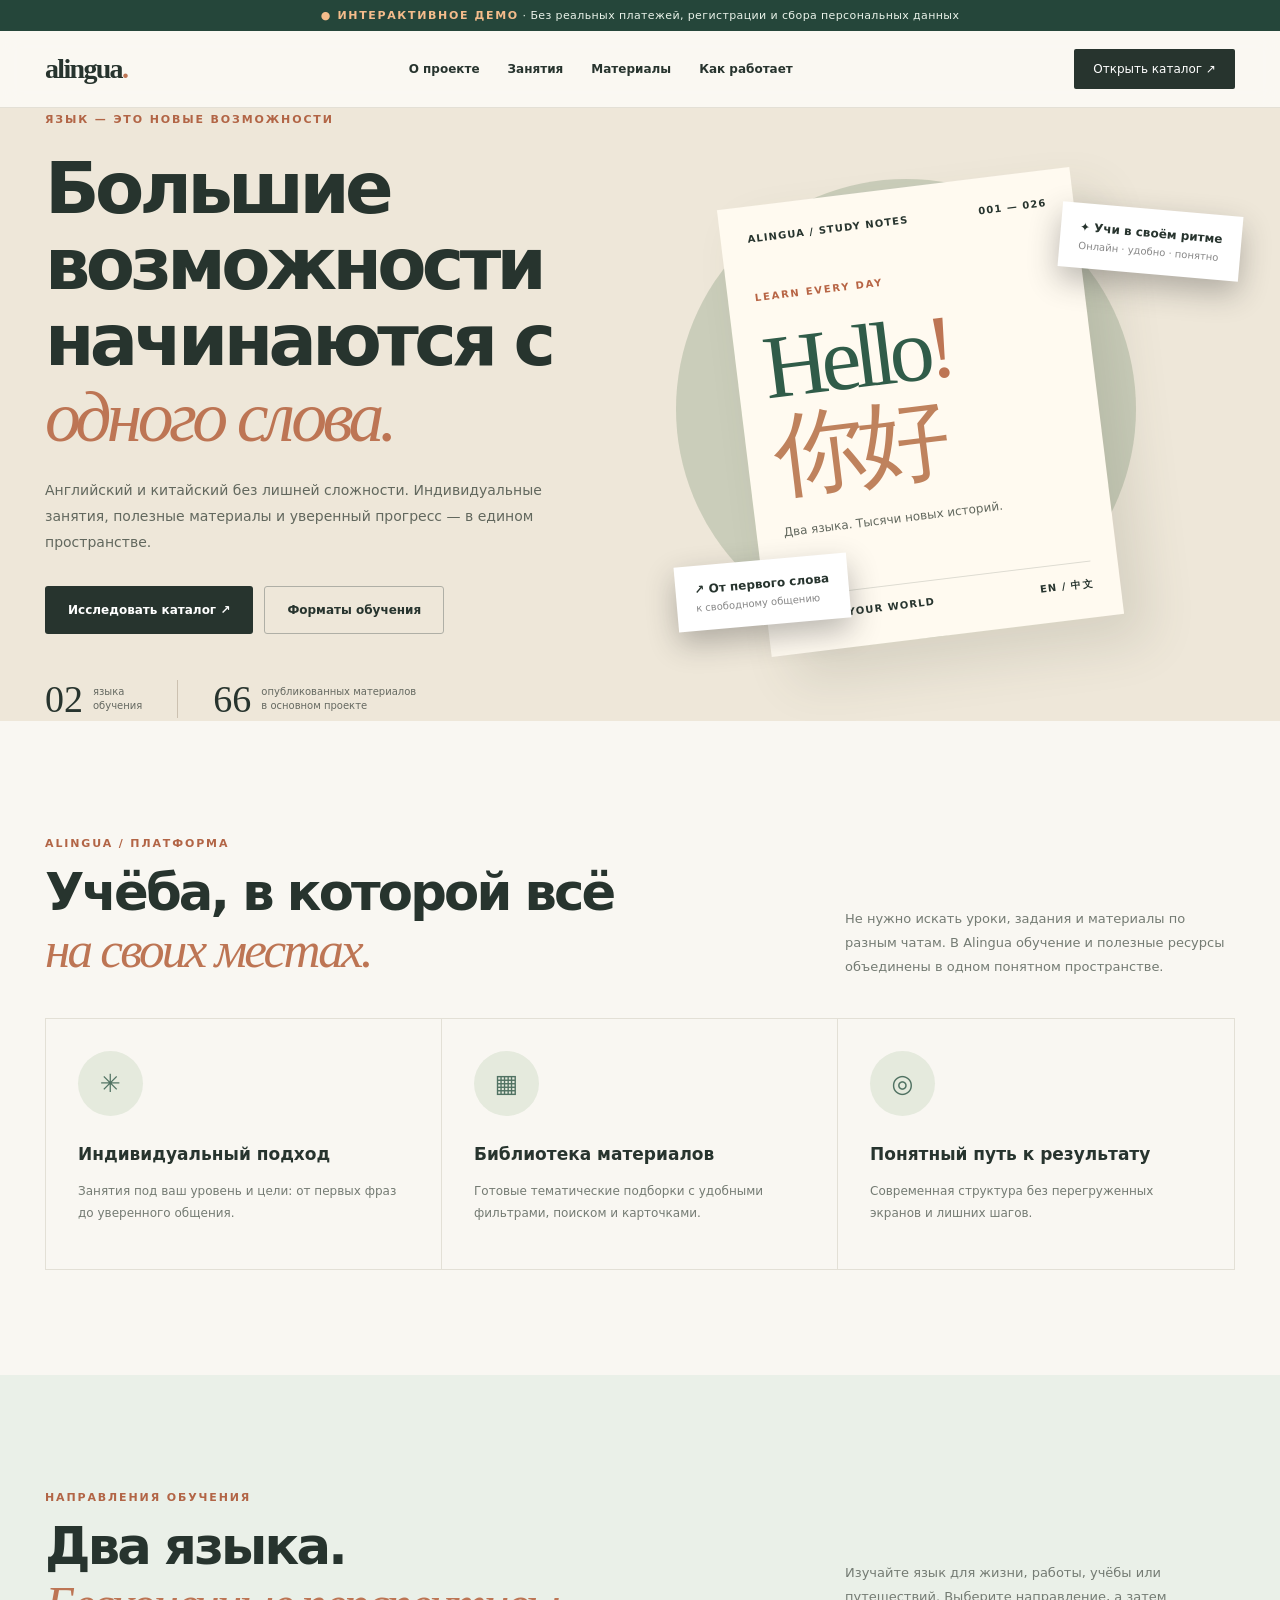
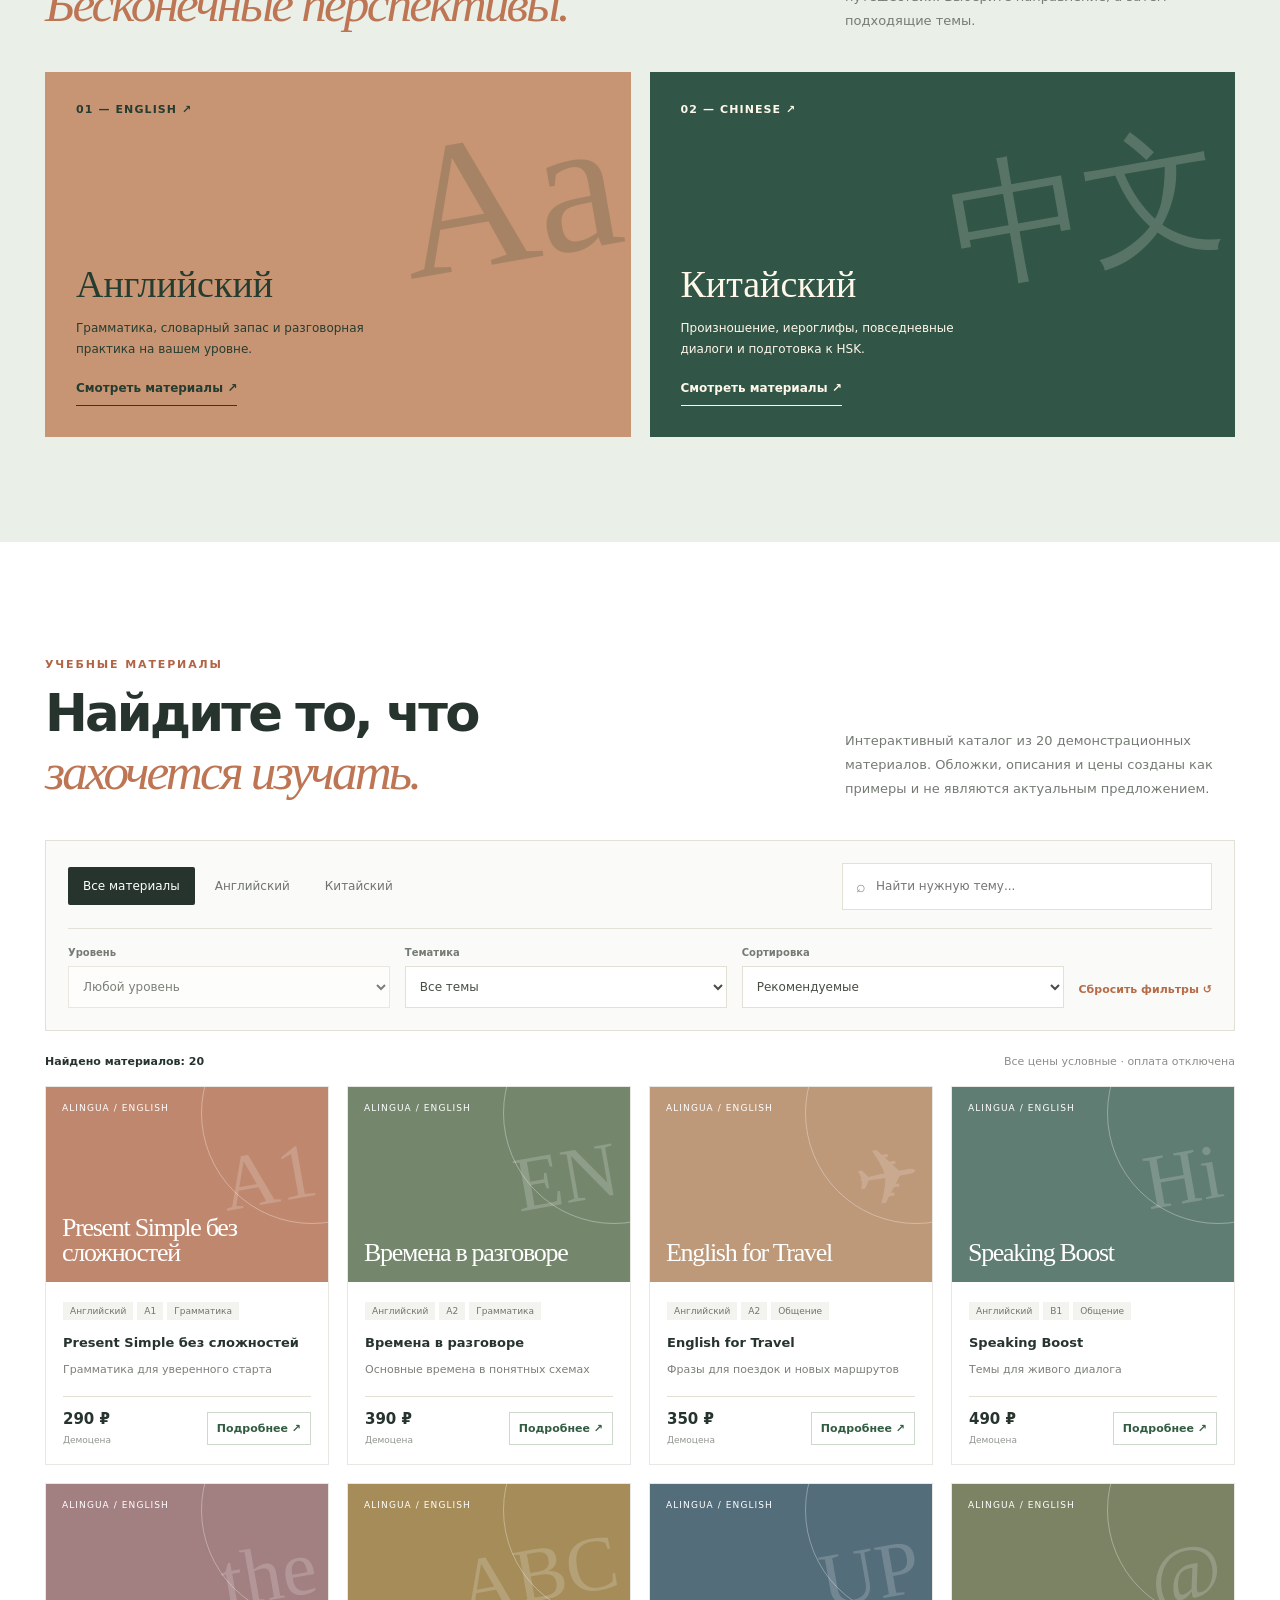
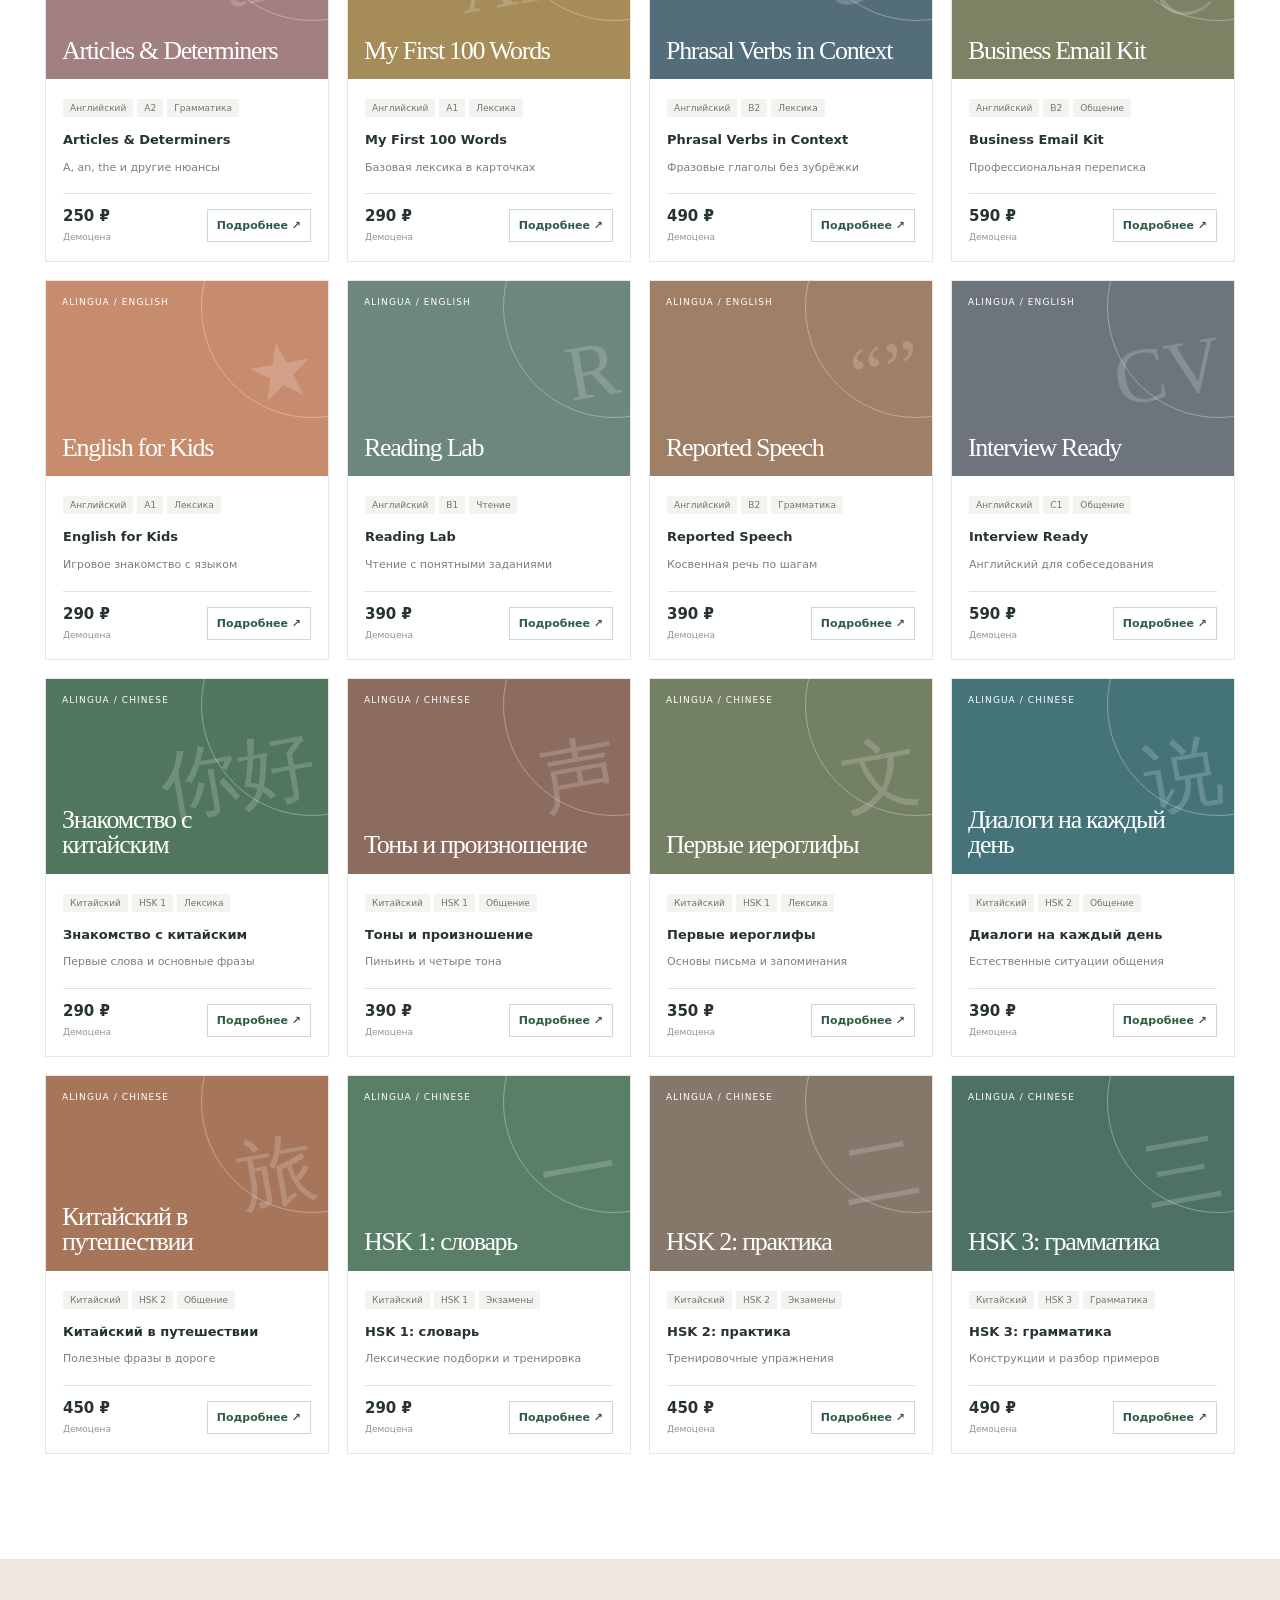
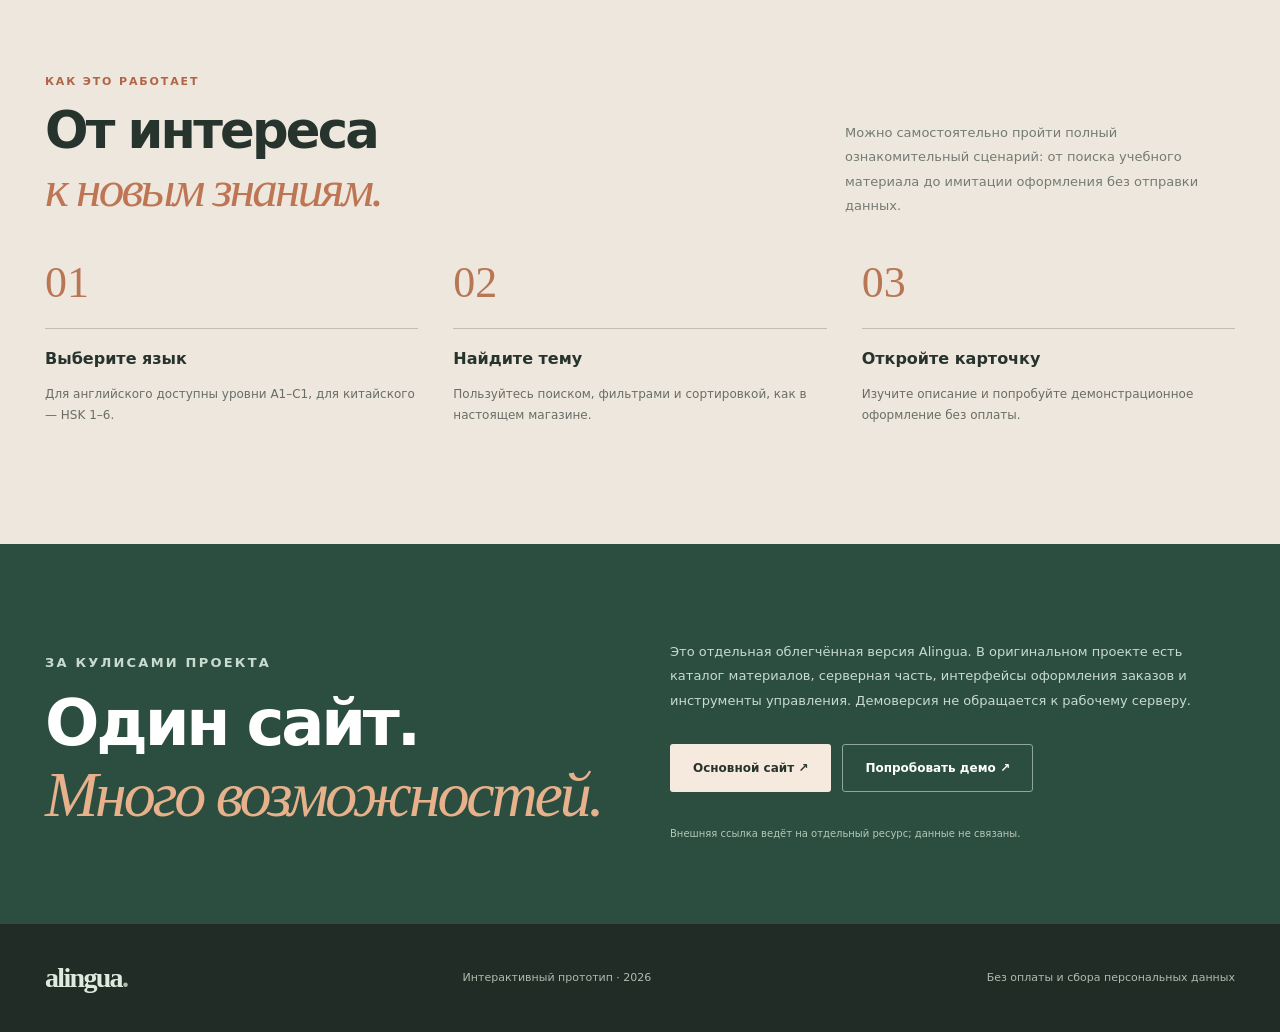
==== index.html @ d1acdb8a "feat: add responsive Alingua interactive static demo" ====
<!doctype html>
<html lang="ru"><head><meta charset="utf-8"><meta name="viewport" content="width=device-width,initial-scale=1"><meta name="theme-color" content="#f5f2ed"><meta name="description" content="Интерактивная демонстрационная версия сайта Alingua: английский и китайский, каталог материалов и демо оформления без оплаты."><title>Alingua — языки открывают больше · Демо</title>
<style>
:root{--ink:#27342e;--muted:#747b73;--paper:#f9f7f2;--orange:#bd7554;--line:#e3e0d6;--serif:Georgia,serif;--sans:system-ui,-apple-system,"Segoe UI",sans-serif}*{box-sizing:border-box}html{scroll-behavior:smooth;scroll-padding-top:95px}body{margin:0;background:var(--paper);font-family:var(--sans);color:var(--ink);-webkit-font-smoothing:antialiased}body.locked{overflow:hidden}a{color:inherit;text-decoration:none}button,input,select{font:inherit}button{cursor:pointer}button:focus-visible,a:focus-visible,input:focus-visible,select:focus-visible{outline:3px solid #e3ad83;outline-offset:3px}[hidden]{display:none!important}.container{max-width:1190px;width:calc(100% - 48px);margin:auto}.skip{position:absolute;top:-99px;left:0;background:#fff;padding:14px;z-index:100}.skip:focus{top:0}.banner{background:#25463a;color:#eaf3ea;text-align:center;font-size:11px;padding:9px 10px;letter-spacing:.035em}.banner b{color:#f4bc8b;letter-spacing:.15em}.header{position:sticky;top:0;z-index:20;border-bottom:1px solid var(--line);background:#faf8f3ed;backdrop-filter:blur(10px)}.header-inner{min-height:76px;display:flex;align-items:center;gap:35px}.logo{font-size:28px;font-family:var(--serif);font-weight:bold;letter-spacing:-.06em}.logo span{color:var(--orange)}.header nav{display:flex;gap:28px;margin:auto;font-size:12px;font-weight:650}.header nav a:hover{color:var(--orange)}.header-link{padding:13px 19px;background:var(--ink);color:#fff;font-size:12px;border-radius:2px}.menu{display:none;border:0;background:none;font-size:25px;margin-left:auto}.hero{background:#eee7d9;overflow:hidden}.hero-grid{display:grid;grid-template-columns:1fr .94fr;min-height:600px;gap:36px;align-items:center}.eyebrow,.kicker{font-size:11px;font-weight:750;letter-spacing:.17em;color:#b26546;text-transform:uppercase}.hero h1{font-size:clamp(48px,5.6vw,77px);line-height:1.06;letter-spacing:-.065em;font-weight:570;margin:23px 0}.hero h1 em,h2 em{font-family:var(--serif);font-weight:400;color:var(--orange)}.hero p{max-width:500px;font-size:14px;line-height:1.85;color:#62685e}.actions{display:flex;gap:11px;flex-wrap:wrap;margin:30px 0}.btn{display:inline-flex;align-items:center;justify-content:center;border:1px solid transparent;padding:15px 22px;min-height:48px;border-radius:3px;font-size:12px;font-weight:750;gap:15px}.primary{background:var(--ink);color:#fff}.secondary{border-color:#afafa6;color:var(--ink)}.light{background:#f5eadd;color:var(--ink)}.btn:hover{filter:brightness(1.12)}.stat{display:flex;gap:35px;align-items:center;margin-top:43px}.stat div{display:flex;gap:10px;align-items:center}.stat strong{font-family:var(--serif);font-size:38px;font-weight:400}.stat small{font-size:10px;line-height:1.4;color:#656961}.stat .bar{height:38px;width:1px;background:#ccc1b0}.hero-art{position:relative;height:550px}.hero-art:before{content:"";position:absolute;width:460px;height:460px;left:0;top:40px;border-radius:50%;background:#95a58a66}.art-card{position:absolute;top:48px;left:12%;width:355px;height:450px;background:#fffaf0;padding:27px;box-shadow:23px 28px 50px #4d544324;transform:rotate(-7deg);display:flex;flex-direction:column;justify-content:space-between}.art-top,.art-bottom{display:flex;justify-content:space-between;font-size:10px;letter-spacing:.11em;font-weight:700}.art-bottom{padding-top:15px;border-top:1px solid #dedcd2}.art-label{font-size:10px;color:#b76444;font-weight:800;letter-spacing:.18em}.art-word{font:normal 90px/.98 var(--serif);color:#305c49;letter-spacing:-.08em;margin:20px 0}.art-word span{color:#bd7554}.art-word i{font-style:normal;font-size:92px;color:#bf825d}.art-description{font-size:12px!important}.float-note{position:absolute;right:-1%;top:70px;background:#fff;padding:17px 19px;font-size:12px;box-shadow:0 12px 30px #3335;transform:rotate(5deg)}.float-note b{display:block}.float-note small{display:block;font-size:10px;color:#888;margin-top:6px}.float-note.second{top:auto;bottom:64px;right:auto;left:0;transform:rotate(-5deg)}.section{padding:105px 0}.section-head{display:flex;align-items:end;justify-content:space-between;gap:50px;margin-bottom:39px}.section-head h2{font-size:clamp(36px,4vw,54px);line-height:1.13;font-weight:560;letter-spacing:-.055em;margin:14px 0 0}.section-head>p{max-width:390px;font-size:13px;line-height:1.85;color:var(--muted);margin:0}.feature-grid{display:grid;grid-template-columns:repeat(3,1fr);border:1px solid var(--line);margin-top:36px}.feature{padding:32px;border-right:1px solid var(--line)}.feature:last-child{border:0}.feature-icon{width:65px;height:65px;border-radius:50%;background:#e5eadd;color:#507262;display:grid;place-items:center;font-size:25px}.feature h3{margin-top:28px;font-size:17px}.feature p{font-size:12px;color:var(--muted);line-height:1.8}.languages{background:#eaf0e8}.language-grid{display:grid;grid-template-columns:1fr 1fr;gap:19px}.language-card{position:relative;overflow:hidden;min-height:365px;padding:31px;color:#253c31;background:#c79573;display:flex;flex-direction:column;justify-content:space-between}.language-card.chinese{background:#315547;color:#fff7e9}.language-card:after{content:"Aa";position:absolute;right:12px;top:40px;font:190px/.9 var(--serif);opacity:.19;transform:rotate(-10deg)}.language-card.chinese:after{content:"中文";font-size:137px;top:77px}.language-card>span{font-size:11px;font-weight:700;letter-spacing:.1em}.language-card h3{font:38px var(--serif);margin:0}.language-card p{font-size:12px;max-width:315px;line-height:1.7}.language-card button{border:0;border-bottom:1px solid currentColor;color:inherit;background:none;padding:10px 0;font-size:12px;font-weight:750;position:relative;z-index:2}.catalog{background:#fff}.filters{background:#fafaf8;border:1px solid var(--line);padding:22px}.filter-top{display:flex;gap:24px;align-items:center;justify-content:space-between}.tabs{display:flex;gap:5px;flex-wrap:wrap}.tabs button{padding:12px 15px;background:none;border:0;color:#6e746d;font-size:12px}.tabs button.active{background:var(--ink);color:#fff;border-radius:2px}.search{display:flex;gap:8px;align-items:center;max-width:370px;min-width:220px;width:100%;border:1px solid var(--line);background:#fff;padding:0 13px;color:#8b8d84}.search input{height:45px;border:0;background:transparent;outline:0;min-width:0;width:100%;font-size:12px}.filter-bottom{border-top:1px solid var(--line);margin-top:18px;padding-top:18px;display:flex;align-items:end;gap:15px;flex-wrap:wrap}.select-wrap{display:flex;flex-direction:column;gap:8px;flex:1;min-width:135px}.select-wrap label{font-size:10px;color:#747b73;font-weight:750}.select-wrap select{width:100%;height:42px;padding:0 10px;background:white;border:1px solid var(--line);color:#474d44;font-size:12px}.reset{border:0;background:none;color:#b66c48;font-size:11px;font-weight:bold;padding:12px 0}.catalog-status{display:flex;justify-content:space-between;gap:20px;font-size:11px;color:#8b8e88;margin:24px 0 18px}.catalog-status strong{color:var(--ink)}.products{display:grid;grid-template-columns:repeat(4,minmax(0,1fr));gap:18px}.product{border:1px solid #e8e7e1;background:#fff;display:flex;flex-direction:column;min-width:0;transition:transform .2s,box-shadow .2s}.product:hover{transform:translateY(-4px);box-shadow:0 18px 29px #41473312}.cover{background:var(--c);height:195px;padding:16px;color:#fff;position:relative;display:flex;flex-direction:column;justify-content:space-between;overflow:hidden}.cover:after{content:"";position:absolute;width:220px;height:220px;border:1px solid #fff5;border-radius:50%;right:-95px;top:-85px}.cover-mark{font:78px var(--serif);opacity:.18;position:absolute;right:12px;top:45px;transform:rotate(-10deg)}.cover-top{font-size:9px;letter-spacing:.12em;z-index:1}.cover-title{font:26px/.98 var(--serif);letter-spacing:-.05em;z-index:1;max-width:95%}.product-body{display:flex;flex-direction:column;flex:1;padding:17px}.tag{font-size:9px;background:#f3f4f0;color:#6f766e;padding:4px 7px;display:inline-block;margin:0 4px 7px 0}.product h3{font-size:13px;line-height:1.5;margin:6px 0}.product-body>p{font-size:11px;color:#7b8078;line-height:1.7;margin:3px 0 16px;flex:1}.product-bottom{display:flex;align-items:center;justify-content:space-between;gap:9px;border-top:1px solid var(--line);padding-top:13px}.product-bottom strong{display:block;font-size:15px}.product-bottom small{font-size:9px;color:#91968f}.more{border:1px solid #cdd9cd;color:#315c42;background:#fff;font-size:11px;font-weight:700;padding:9px}.empty{text-align:center;padding:60px 15px;color:#747970}.steps{background:#eee7dd}.step-grid{display:grid;grid-template-columns:repeat(3,1fr);gap:35px}.step>strong{font:44px var(--serif);color:#b97655}.step hr{border:0;border-top:1px solid #c4bcb0;margin:20px 0}.step h3{font-size:16px}.step p{font-size:12px;line-height:1.8;color:#686e67}.cta{background:#2c4e41;color:#fff;padding:83px 0}.cta-grid{display:grid;grid-template-columns:1fr 1fr;gap:60px;align-items:center}.cta h2{font-size:clamp(42px,5vw,65px);letter-spacing:-.05em;line-height:1.1;font-weight:550;margin:0}.cta h2 em{color:#e6b18b}.cta p{font-size:13px;line-height:1.9;color:#c9dad0}.cta small{font-size:10px;color:#b4c7b8}.footer{background:#202c25;color:#dfeadf;padding:38px 0;font-size:11px}.footer-inner{display:flex;justify-content:space-between;align-items:center;gap:20px;flex-wrap:wrap}.footer span{color:#aebcb0}.overlay{position:fixed;inset:0;z-index:99;background:#17281dcc;display:grid;place-items:center;padding:18px}.dialog{position:relative;width:min(600px,100%);max-height:92vh;overflow:auto;background:#fcfaf5;padding:35px;box-shadow:0 28px 85px #1c281955}.close{position:absolute;right:16px;top:10px;font-size:28px;border:0;background:none}.dialog h2{font-size:33px;letter-spacing:-.04em;margin:14px 0}.dialog p{font-size:13px;color:#687167;line-height:1.9}.dialog .preview{padding:20px;background:#e9ede5;font-size:12px;color:#375043;margin:20px 0}.preview li{padding:5px 0}.dialog-bottom{display:flex;justify-content:space-between;align-items:center;gap:15px;flex-wrap:wrap}.dialog-bottom strong{font-size:23px}.dialog-note{font-size:10px!important;color:#8b9389!important}.success{background:#e4eee5;color:#34513e;padding:18px;line-height:1.7;font-size:13px}@media(max-width:1000px){.hero-grid{gap:8px}.art-card{left:10%;width:320px}.float-note{right:-8%}.products{grid-template-columns:repeat(3,1fr)}}@media(max-width:770px){.header-inner{min-height:69px}.menu{display:block}.header-link{display:none}.header nav{display:none;position:absolute;top:100%;left:0;right:0;background:#f9f7f2;box-shadow:0 13px 26px #0002;flex-direction:column;padding:20px 26px}.header nav.open{display:flex}.hero-grid{grid-template-columns:1fr}.hero-copy{padding:62px 0 0}.hero-art{height:490px;max-width:500px;width:100%;margin:auto}.section{padding:76px 0}.section-head{display:block}.section-head>p{max-width:610px;margin:17px 0}.feature-grid{grid-template-columns:1fr}.feature{border-right:0;border-bottom:1px solid var(--line)}.feature:last-child{border-bottom:0}.language-card{padding:24px}.language-card:after{font-size:135px}.products{grid-template-columns:repeat(2,1fr)}.cta-grid{grid-template-columns:1fr}}@media(max-width:520px){.container{width:calc(100% - 32px)}.banner{font-size:9px;line-height:1.6}.hero h1{font-size:46px}.hero p{font-size:13px}.hero-art{height:385px}.art-card{left:13%;top:25px;width:235px;height:325px;padding:18px}.art-word{font-size:59px}.art-word i{font-size:67px}.art-description{font-size:10px!important}.art-top,.art-bottom{font-size:8px}.float-note{font-size:9px;right:0;padding:10px}.float-note.second{bottom:26px}.section{padding:60px 0}.section-head h2{font-size:37px}.language-grid{grid-template-columns:1fr}.language-card{min-height:300px}.filter-top{flex-direction:column;align-items:stretch;gap:13px}.tabs button{font-size:10px;padding:10px}.search{max-width:100%}.filters{padding:14px}.select-wrap{flex-basis:calc(50% - 8px);min-width:100px}.products{gap:11px}.cover{height:155px;padding:11px}.cover-title{font-size:21px}.cover-mark{font-size:60px}.product-body{padding:11px}.product h3{font-size:12px;min-height:47px}.product-body>p{font-size:10px}.product-bottom strong{font-size:13px}.more{font-size:10px;padding:8px}.step-grid{grid-template-columns:1fr;gap:18px}.cta{padding:60px 0}.dialog{padding:27px 20px}.dialog-bottom .btn{width:100%}}@media(prefers-reduced-motion:reduce){html{scroll-behavior:auto}*{transition:none!important}}
</style></head>
<body><a class="skip" href="#main">К содержимому</a><div class="banner"><b>● ИНТЕРАКТИВНОЕ ДЕМО</b> · Без реальных платежей, регистрации и сбора персональных данных</div>
<header class="header"><div class="container header-inner"><a class="logo" href="#top" aria-label="Alingua на главную">alingua<span>.</span></a><nav id="nav" aria-label="Основное меню"><a href="#about">О проекте</a><a href="#formats">Занятия</a><a href="#catalog">Материалы</a><a href="#how">Как работает</a></nav><a class="header-link" href="#catalog">Открыть каталог ↗</a><button class="menu" id="menu" aria-controls="nav" aria-expanded="false" aria-label="Открыть меню">☰</button></div></header>
<main id="main"><section class="hero" id="top"><div class="container hero-grid"><div class="hero-copy"><span class="eyebrow">ЯЗЫК — ЭТО НОВЫЕ ВОЗМОЖНОСТИ</span><h1>Большие возможности начинаются с <em>одного слова.</em></h1><p>Английский и китайский без лишней сложности. Индивидуальные занятия, полезные материалы и уверенный прогресс — в едином пространстве.</p><div class="actions"><a class="btn primary" href="#catalog">Исследовать каталог ↗</a><a class="btn secondary" href="#formats">Форматы обучения</a></div><div class="stat"><div><strong>02</strong><small>языка<br>обучения</small></div><span class="bar"></span><div><strong>66</strong><small>опубликованных материалов<br>в основном проекте</small></div></div></div><div class="hero-art" aria-label="Графическая иллюстрация учебного материала"><div class="art-card"><div class="art-top"><span>ALINGUA / STUDY NOTES</span><span>001 — 026</span></div><div><span class="art-label">LEARN EVERY DAY</span><div class="art-word">Hello<span>!</span><br><i>你好</i></div><p class="art-description">Два языка. Тысячи новых историй.</p></div><div class="art-bottom"><span>✳ OPEN YOUR WORLD</span><span>EN / 中文</span></div></div><div class="float-note"><b>✦ Учи в своём ритме</b><small>Онлайн · удобно · понятно</small></div><div class="float-note second"><b>↗ От первого слова</b><small>к свободному общению</small></div></div></div></section>
<section class="section" id="about"><div class="container"><div class="section-head"><div><p class="kicker">ALINGUA / ПЛАТФОРМА</p><h2>Учёба, в которой всё<br><em>на своих местах.</em></h2></div><p>Не нужно искать уроки, задания и материалы по разным чатам. В Alingua обучение и полезные ресурсы объединены в одном понятном пространстве.</p></div><div class="feature-grid"><article class="feature"><div class="feature-icon">✳</div><h3>Индивидуальный подход</h3><p>Занятия под ваш уровень и цели: от первых фраз до уверенного общения.</p></article><article class="feature"><div class="feature-icon">▦</div><h3>Библиотека материалов</h3><p>Готовые тематические подборки с удобными фильтрами, поиском и карточками.</p></article><article class="feature"><div class="feature-icon">◎</div><h3>Понятный путь к результату</h3><p>Современная структура без перегруженных экранов и лишних шагов.</p></article></div></div></section>
<section class="section languages" id="formats"><div class="container"><div class="section-head"><div><p class="kicker">НАПРАВЛЕНИЯ ОБУЧЕНИЯ</p><h2>Два языка.<br><em>Бесконечные перспективы.</em></h2></div><p>Изучайте язык для жизни, работы, учёбы или путешествий. Выберите направление, а затем подходящие темы.</p></div><div class="language-grid"><article class="language-card"><span>01 — ENGLISH ↗</span><div><h3>Английский</h3><p>Грамматика, словарный запас и разговорная практика на вашем уровне.</p><button type="button" data-jump="en">Смотреть материалы ↗</button></div></article><article class="language-card chinese"><span>02 — CHINESE ↗</span><div><h3>Китайский</h3><p>Произношение, иероглифы, повседневные диалоги и подготовка к HSK.</p><button type="button" data-jump="zh">Смотреть материалы ↗</button></div></article></div></div></section>
<section class="section catalog" id="catalog"><div class="container"><div class="section-head"><div><p class="kicker">УЧЕБНЫЕ МАТЕРИАЛЫ</p><h2>Найдите то, что<br><em>захочется изучать.</em></h2></div><p>Интерактивный каталог из 20 демонстрационных материалов. Обложки, описания и цены созданы как примеры и не являются актуальным предложением.</p></div><div class="filters"><div class="filter-top"><div class="tabs" role="group" aria-label="Язык материалов"><button type="button" data-lang="all" class="active" aria-pressed="true">Все материалы</button><button type="button" data-lang="en" aria-pressed="false">Английский</button><button type="button" data-lang="zh" aria-pressed="false">Китайский</button></div><label class="search"><span aria-hidden="true">⌕</span><input type="search" id="search" placeholder="Найти нужную тему..." aria-label="Поиск по материалам"></label></div><div class="filter-bottom"><div class="select-wrap"><label for="level">Уровень</label><select id="level"><option value="all">Любой уровень</option></select></div><div class="select-wrap"><label for="topic">Тематика</label><select id="topic"><option value="all">Все темы</option><option value="grammar">Грамматика</option><option value="speaking">Общение</option><option value="vocab">Лексика</option><option value="reading">Чтение</option><option value="exam">Экзамены</option></select></div><div class="select-wrap"><label for="sort">Сортировка</label><select id="sort"><option value="new">Рекомендуемые</option><option value="asc">Сначала дешевле</option><option value="desc">Сначала дороже</option><option value="az">По названию</option></select></div><button type="button" id="reset" class="reset">Сбросить фильтры ↺</button></div></div><div class="catalog-status"><strong id="count" aria-live="polite">Каталог</strong><span>Все цены условные · оплата отключена</span></div><div class="products" id="products"></div><div class="empty" id="empty" hidden><h3>Материалы не найдены</h3><p>Попробуйте другой запрос или измените фильтры.</p><button class="btn primary" id="emptyReset" type="button">Показать всё</button></div></div></section>
<section class="section steps" id="how"><div class="container"><div class="section-head"><div><p class="kicker">КАК ЭТО РАБОТАЕТ</p><h2>От интереса<br><em>к новым знаниям.</em></h2></div><p>Можно самостоятельно пройти полный ознакомительный сценарий: от поиска учебного материала до имитации оформления без отправки данных.</p></div><div class="step-grid"><div class="step"><strong>01</strong><hr><h3>Выберите язык</h3><p>Для английского доступны уровни A1–C1, для китайского — HSK 1–6.</p></div><div class="step"><strong>02</strong><hr><h3>Найдите тему</h3><p>Пользуйтесь поиском, фильтрами и сортировкой, как в настоящем магазине.</p></div><div class="step"><strong>03</strong><hr><h3>Откройте карточку</h3><p>Изучите описание и попробуйте демонстрационное оформление без оплаты.</p></div></div></div></section>
<section class="cta"><div class="container cta-grid"><div><p class="kicker">ЗА КУЛИСАМИ ПРОЕКТА</p><h2>Один сайт.<br><em>Много возможностей.</em></h2></div><div><p>Это отдельная облегчённая версия Alingua. В оригинальном проекте есть каталог материалов, серверная часть, интерфейсы оформления заказов и инструменты управления. Демоверсия не обращается к рабочему серверу.</p><div class="actions"><a class="btn light" href="https://alingua.site/" target="_blank" rel="noopener noreferrer">Основной сайт ↗</a><a class="btn secondary" href="#catalog" style="color:white;border-color:#8fa799">Попробовать демо ↗</a></div><small>Внешняя ссылка ведёт на отдельный ресурс; данные не связаны.</small></div></div></section></main>
<footer class="footer"><div class="container footer-inner"><a href="#top" class="logo">alingua<span>.</span></a><span>Интерактивный прототип · 2026</span><span>Без оплаты и сбора персональных данных</span></div></footer>
<div class="overlay" id="overlay" hidden><div class="dialog" role="dialog" aria-modal="true" aria-labelledby="dialogTitle"><button class="close" id="close" aria-label="Закрыть">×</button><div id="dialogContent"></div></div></div>
<script>
"use strict";
const raw=[
["en","A1","grammar","Present Simple без сложностей","Грамматика для уверенного старта",290,"#bf876e","A1"],
["en","A2","grammar","Времена в разговоре","Основные времена в понятных схемах",390,"#74876d","EN"],
["en","A2","speaking","English for Travel","Фразы для поездок и новых маршрутов",350,"#bd9879","✈"],
["en","B1","speaking","Speaking Boost","Темы для живого диалога",490,"#607d73","Hi"],
["en","A2","grammar","Articles & Determiners","A, an, the и другие нюансы",250,"#a27f80","the"],
["en","A1","vocab","My First 100 Words","Базовая лексика в карточках",290,"#a58c59","ABC"],
["en","B2","vocab","Phrasal Verbs in Context","Фразовые глаголы без зубрёжки",490,"#536d7a","UP"],
["en","B2","speaking","Business Email Kit","Профессиональная переписка",590,"#7c8365","@"],
["en","A1","vocab","English for Kids","Игровое знакомство с языком",290,"#c78b6d","★"],
["en","B1","reading","Reading Lab","Чтение с понятными заданиями",390,"#6d877c","R"],
["en","B2","grammar","Reported Speech","Косвенная речь по шагам",390,"#9f8066","“”"],
["en","C1","speaking","Interview Ready","Английский для собеседования",590,"#6d747e","CV"],
["zh","HSK 1","vocab","Знакомство с китайским","Первые слова и основные фразы",290,"#50775d","你好"],
["zh","HSK 1","speaking","Тоны и произношение","Пиньинь и четыре тона",390,"#8d6c60","声"],
["zh","HSK 1","vocab","Первые иероглифы","Основы письма и запоминания",350,"#748063","文"],
["zh","HSK 2","speaking","Диалоги на каждый день","Естественные ситуации общения",390,"#447479","说"],
["zh","HSK 2","speaking","Китайский в путешествии","Полезные фразы в дороге",450,"#a7755a","旅"],
["zh","HSK 1","exam","HSK 1: словарь","Лексические подборки и тренировка",290,"#5a7f69","一"],
["zh","HSK 2","exam","HSK 2: практика","Тренировочные упражнения",450,"#86776b","二"],
["zh","HSK 3","grammar","HSK 3: грамматика","Конструкции и разбор примеров",490,"#4e7167","三"]];
const items=raw.map((r,i)=>({id:i+1,lang:r[0],level:r[1],topic:r[2],title:r[3],desc:r[4],price:r[5],color:r[6],mark:r[7]}));
const topicNames={grammar:"Грамматика",speaking:"Общение",vocab:"Лексика",reading:"Чтение",exam:"Экзамены"};
const levels={all:[],en:["A1","A2","B1","B2","C1"],zh:["HSK 1","HSK 2","HSK 3","HSK 4","HSK 5","HSK 6"]};
const state={lang:"all",level:"all",topic:"all",sort:"new",search:""};
const byId=id=>document.getElementById(id); const money=n=>n.toLocaleString("ru-RU")+" ₽";
const escape=s=>String(s).replace(/[&<>"']/g,c=>({"&":"&amp;","<":"&lt;",">":"&gt;",'"':"&quot;","'":"&#39;"}[c]));
let lastFocus=null,selected=null;
function updateLevel(){const s=byId("level");s.innerHTML='<option value="all">Любой уровень</option>'+levels[state.lang].map(x=>'<option value="'+x+'">'+x+'</option>').join("");s.disabled=state.lang==="all";state.level="all";}
function render(){let q=state.search.toLocaleLowerCase("ru").trim();let matched=items.filter(p=>(state.lang==="all"||p.lang===state.lang)&&(state.level==="all"||p.level===state.level)&&(state.topic==="all"||p.topic===state.topic)&&(!q||(p.title+" "+p.desc+" "+p.level).toLocaleLowerCase("ru").includes(q)));if(state.sort==="asc")matched.sort((a,b)=>a.price-b.price);if(state.sort==="desc")matched.sort((a,b)=>b.price-a.price);if(state.sort==="az")matched.sort((a,b)=>a.title.localeCompare(b.title,"ru"));byId("count").textContent="Найдено материалов: "+matched.length;byId("empty").hidden=!!matched.length;byId("products").innerHTML=matched.map(p=>'<article class="product"><div class="cover" style="--c:'+p.color+'"><span class="cover-top">ALINGUA / '+(p.lang==="en"?"ENGLISH":"CHINESE")+'</span><span class="cover-mark" aria-hidden="true">'+escape(p.mark)+'</span><span class="cover-title">'+escape(p.title)+'</span></div><div class="product-body"><div><span class="tag">'+(p.lang==="en"?"Английский":"Китайский")+'</span><span class="tag">'+p.level+'</span><span class="tag">'+topicNames[p.topic]+'</span></div><h3>'+escape(p.title)+'</h3><p>'+escape(p.desc)+'</p><div class="product-bottom"><div><strong>'+money(p.price)+'</strong><small>Демоцена</small></div><button class="more" type="button" data-product="'+p.id+'" aria-label="Подробнее: '+escape(p.title)+'">Подробнее ↗</button></div></div></article>').join("");}
function setLang(lang,scroll){state.lang=lang;document.querySelectorAll("[data-lang]").forEach(b=>{const active=b.dataset.lang===lang;b.classList.toggle("active",active);b.setAttribute("aria-pressed",String(active));});updateLevel();render();if(scroll)byId("catalog").scrollIntoView({behavior:"smooth"});}
function reset(){state.search="";state.sort="new";state.topic="all";byId("search").value="";byId("sort").value="new";byId("topic").value="all";setLang("all",false);}
document.querySelectorAll("[data-lang]").forEach(b=>b.addEventListener("click",()=>setLang(b.dataset.lang,false)));
document.querySelectorAll("[data-jump]").forEach(b=>b.addEventListener("click",()=>setLang(b.dataset.jump,true)));
byId("search").addEventListener("input",e=>{state.search=e.target.value;render();});
byId("level").addEventListener("change",e=>{state.level=e.target.value;render();});
byId("topic").addEventListener("change",e=>{state.topic=e.target.value;render();});
byId("sort").addEventListener("change",e=>{state.sort=e.target.value;render();});
byId("reset").addEventListener("click",reset);byId("emptyReset").addEventListener("click",reset);
byId("menu").addEventListener("click",()=>{let opened=byId("nav").classList.toggle("open");byId("menu").setAttribute("aria-expanded",String(opened));});
byId("nav").querySelectorAll("a").forEach(a=>a.addEventListener("click",()=>{byId("nav").classList.remove("open");byId("menu").setAttribute("aria-expanded","false");}));
function modal(content){lastFocus=document.activeElement;byId("dialogContent").innerHTML=content;byId("overlay").hidden=false;document.body.classList.add("locked");byId("close").focus();}
function close(){byId("overlay").hidden=true;document.body.classList.remove("locked");if(lastFocus&&document.contains(lastFocus))lastFocus.focus();}
byId("close").addEventListener("click",close);byId("overlay").addEventListener("click",e=>{if(e.target===byId("overlay"))close();});
document.addEventListener("keydown",e=>{if(byId("overlay").hidden)return;if(e.key==="Escape")close();if(e.key==="Tab"){let all=Array.from(byId("overlay").querySelectorAll("button:not([disabled])"));if(e.shiftKey&&document.activeElement===all[0]){e.preventDefault();all[all.length-1].focus();}else if(!e.shiftKey&&document.activeElement===all[all.length-1]){e.preventDefault();all[0].focus();}}});
function details(id){const p=items.find(x=>x.id===id);if(!p)return;selected=p;modal('<span class="kicker">'+(p.lang==="en"?"Английский":"Китайский")+' · '+p.level+' · '+topicNames[p.topic]+'</span><h2 id="dialogTitle">'+escape(p.title)+'</h2><p>'+escape(p.desc)+'. Это пример интерфейса карточки учебного материала.</p><div class="preview"><b>Пример содержания материала</b><ul><li>Объяснения и разбор темы</li><li>Примеры и упражнения</li><li>Задания для закрепления</li></ul></div><div class="dialog-bottom"><strong>'+money(p.price)+'</strong><button type="button" class="btn primary" id="order">Демо оформления ↗</button></div><p class="dialog-note">Это иллюстративный материал. PDF и оплата не подключены.</p>');byId("order").addEventListener("click",order);}
function order(){if(!selected)return;modal('<span class="kicker">СЦЕНАРИЙ / ШАГ 2 ИЗ 2</span><h2 id="dialogTitle">Оформление материала</h2><p>Вы выбрали <b>'+escape(selected.title)+'</b> — '+money(selected.price)+'. В реальном магазине здесь проходит оплата. Демоверсия не принимает платежи и не запрашивает личные данные.</p><div class="preview">✓ Без списания денег<br>✓ Без регистрации и ввода email<br>✓ Без создания настоящего заказа</div><div class="dialog-bottom"><button type="button" class="btn secondary" id="back">← Назад</button><button type="button" class="btn primary" id="done">Завершить демо ↗</button></div>');byId("back").addEventListener("click",()=>details(selected.id));byId("done").addEventListener("click",()=>modal('<span class="kicker">ДЕМОНСТРАЦИЯ ЗАВЕРШЕНА</span><h2 id="dialogTitle">Готово! ✳</h2><div class="success">Вы прошли демонстрационный сценарий. Это не настоящий заказ: деньги не списывались, материал не приобретён и никакие данные не сохранялись.</div><p>Можно вернуться к каталогу и изучить другие темы.</p><button type="button" class="btn primary" id="finish">Вернуться в каталог ↗</button>')||byId("finish").addEventListener("click",close));}
byId("products").addEventListener("click",e=>{let btn=e.target.closest("[data-product]");if(btn)details(Number(btn.dataset.product));});
updateLevel();render();
</script></body></html>
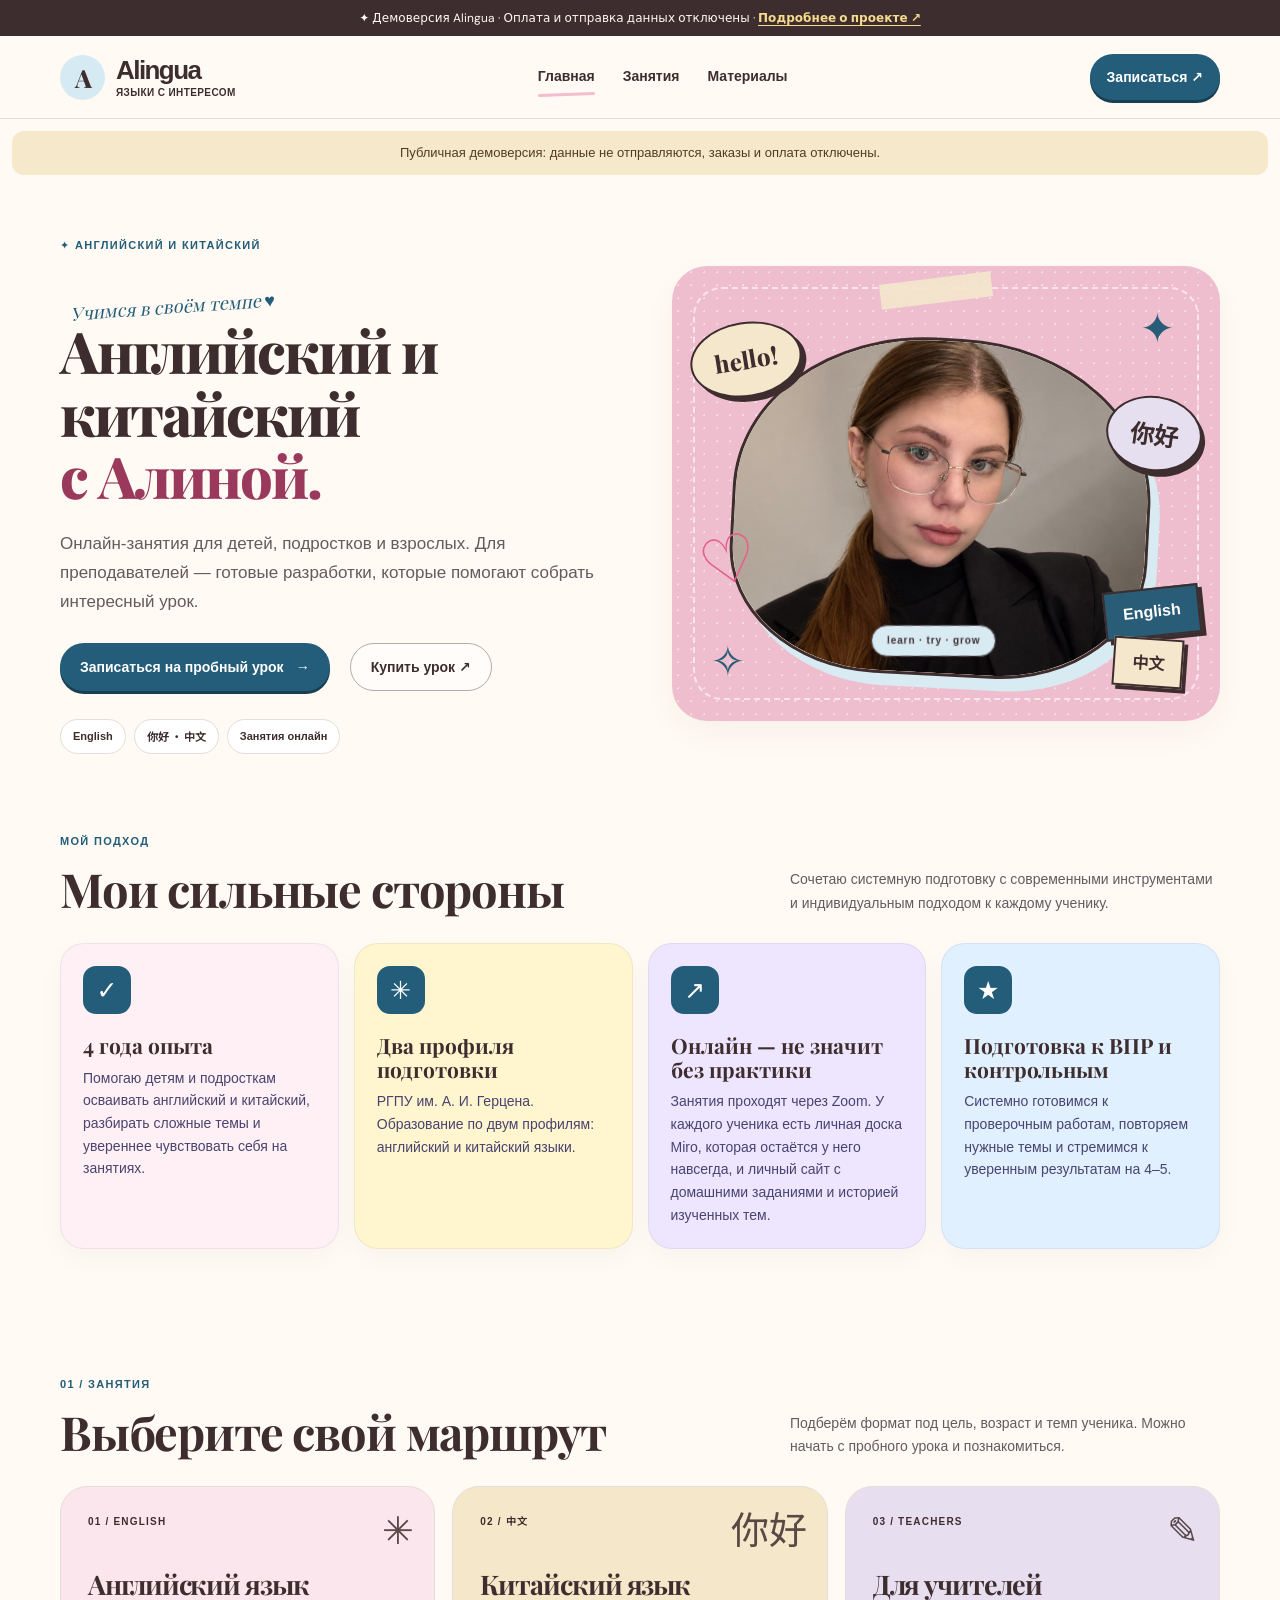
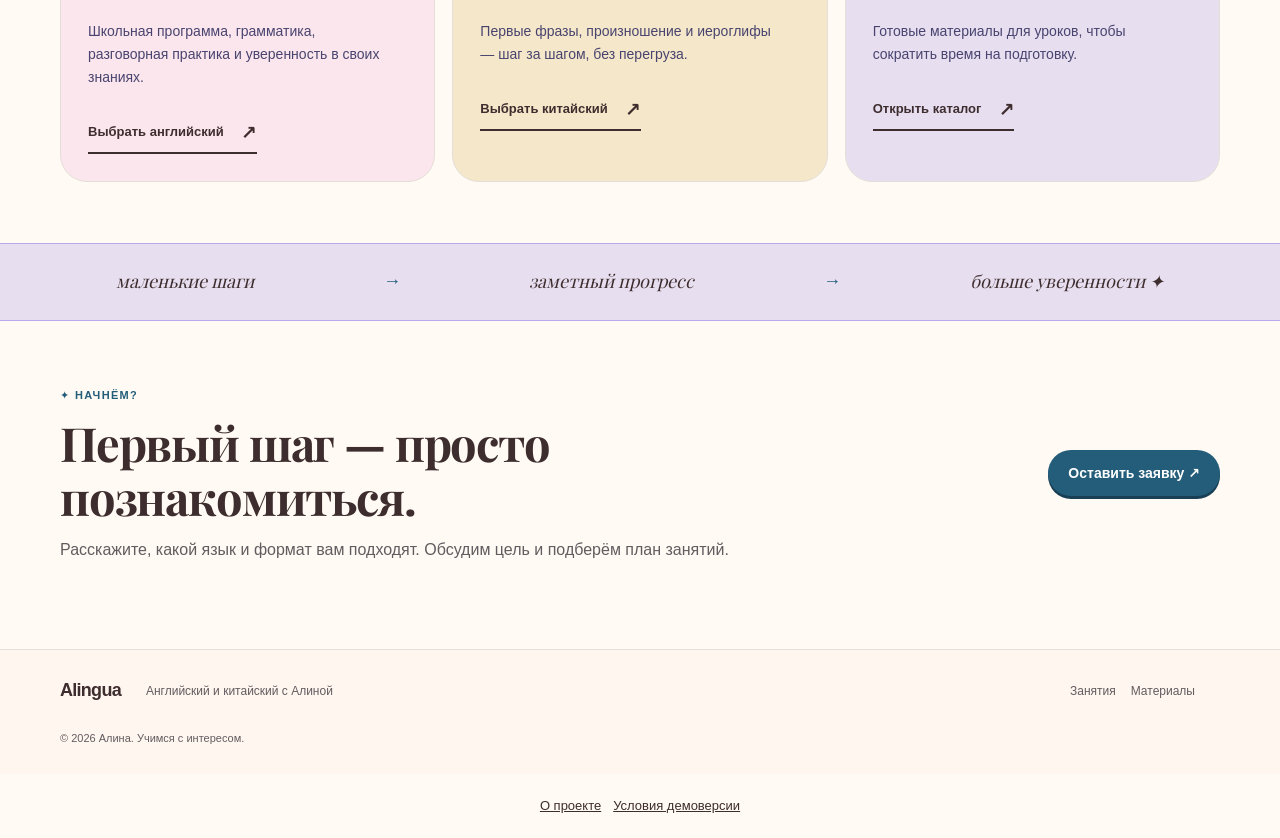
==== commit 3dbbe21b: "Publish original-style safe static Alingua demo" ====
--- a/index.html
+++ b/index.html
@@ -1,67 +1,65 @@
-<!doctype html>
-<html lang="ru"><head><meta charset="utf-8"><meta name="viewport" content="width=device-width,initial-scale=1"><meta name="theme-color" content="#f5f2ed"><meta name="description" content="Интерактивная демонстрационная версия сайта Alingua: английский и китайский, каталог материалов и демо оформления без оплаты."><title>Alingua — языки открывают больше · Демо</title>
-<style>
-:root{--ink:#27342e;--muted:#747b73;--paper:#f9f7f2;--orange:#bd7554;--line:#e3e0d6;--serif:Georgia,serif;--sans:system-ui,-apple-system,"Segoe UI",sans-serif}*{box-sizing:border-box}html{scroll-behavior:smooth;scroll-padding-top:95px}body{margin:0;background:var(--paper);font-family:var(--sans);color:var(--ink);-webkit-font-smoothing:antialiased}body.locked{overflow:hidden}a{color:inherit;text-decoration:none}button,input,select{font:inherit}button{cursor:pointer}button:focus-visible,a:focus-visible,input:focus-visible,select:focus-visible{outline:3px solid #e3ad83;outline-offset:3px}[hidden]{display:none!important}.container{max-width:1190px;width:calc(100% - 48px);margin:auto}.skip{position:absolute;top:-99px;left:0;background:#fff;padding:14px;z-index:100}.skip:focus{top:0}.banner{background:#25463a;color:#eaf3ea;text-align:center;font-size:11px;padding:9px 10px;letter-spacing:.035em}.banner b{color:#f4bc8b;letter-spacing:.15em}.header{position:sticky;top:0;z-index:20;border-bottom:1px solid var(--line);background:#faf8f3ed;backdrop-filter:blur(10px)}.header-inner{min-height:76px;display:flex;align-items:center;gap:35px}.logo{font-size:28px;font-family:var(--serif);font-weight:bold;letter-spacing:-.06em}.logo span{color:var(--orange)}.header nav{display:flex;gap:28px;margin:auto;font-size:12px;font-weight:650}.header nav a:hover{color:var(--orange)}.header-link{padding:13px 19px;background:var(--ink);color:#fff;font-size:12px;border-radius:2px}.menu{display:none;border:0;background:none;font-size:25px;margin-left:auto}.hero{background:#eee7d9;overflow:hidden}.hero-grid{display:grid;grid-template-columns:1fr .94fr;min-height:600px;gap:36px;align-items:center}.eyebrow,.kicker{font-size:11px;font-weight:750;letter-spacing:.17em;color:#b26546;text-transform:uppercase}.hero h1{font-size:clamp(48px,5.6vw,77px);line-height:1.06;letter-spacing:-.065em;font-weight:570;margin:23px 0}.hero h1 em,h2 em{font-family:var(--serif);font-weight:400;color:var(--orange)}.hero p{max-width:500px;font-size:14px;line-height:1.85;color:#62685e}.actions{display:flex;gap:11px;flex-wrap:wrap;margin:30px 0}.btn{display:inline-flex;align-items:center;justify-content:center;border:1px solid transparent;padding:15px 22px;min-height:48px;border-radius:3px;font-size:12px;font-weight:750;gap:15px}.primary{background:var(--ink);color:#fff}.secondary{border-color:#afafa6;color:var(--ink)}.light{background:#f5eadd;color:var(--ink)}.btn:hover{filter:brightness(1.12)}.stat{display:flex;gap:35px;align-items:center;margin-top:43px}.stat div{display:flex;gap:10px;align-items:center}.stat strong{font-family:var(--serif);font-size:38px;font-weight:400}.stat small{font-size:10px;line-height:1.4;color:#656961}.stat .bar{height:38px;width:1px;background:#ccc1b0}.hero-art{position:relative;height:550px}.hero-art:before{content:"";position:absolute;width:460px;height:460px;left:0;top:40px;border-radius:50%;background:#95a58a66}.art-card{position:absolute;top:48px;left:12%;width:355px;height:450px;background:#fffaf0;padding:27px;box-shadow:23px 28px 50px #4d544324;transform:rotate(-7deg);display:flex;flex-direction:column;justify-content:space-between}.art-top,.art-bottom{display:flex;justify-content:space-between;font-size:10px;letter-spacing:.11em;font-weight:700}.art-bottom{padding-top:15px;border-top:1px solid #dedcd2}.art-label{font-size:10px;color:#b76444;font-weight:800;letter-spacing:.18em}.art-word{font:normal 90px/.98 var(--serif);color:#305c49;letter-spacing:-.08em;margin:20px 0}.art-word span{color:#bd7554}.art-word i{font-style:normal;font-size:92px;color:#bf825d}.art-description{font-size:12px!important}.float-note{position:absolute;right:-1%;top:70px;background:#fff;padding:17px 19px;font-size:12px;box-shadow:0 12px 30px #3335;transform:rotate(5deg)}.float-note b{display:block}.float-note small{display:block;font-size:10px;color:#888;margin-top:6px}.float-note.second{top:auto;bottom:64px;right:auto;left:0;transform:rotate(-5deg)}.section{padding:105px 0}.section-head{display:flex;align-items:end;justify-content:space-between;gap:50px;margin-bottom:39px}.section-head h2{font-size:clamp(36px,4vw,54px);line-height:1.13;font-weight:560;letter-spacing:-.055em;margin:14px 0 0}.section-head>p{max-width:390px;font-size:13px;line-height:1.85;color:var(--muted);margin:0}.feature-grid{display:grid;grid-template-columns:repeat(3,1fr);border:1px solid var(--line);margin-top:36px}.feature{padding:32px;border-right:1px solid var(--line)}.feature:last-child{border:0}.feature-icon{width:65px;height:65px;border-radius:50%;background:#e5eadd;color:#507262;display:grid;place-items:center;font-size:25px}.feature h3{margin-top:28px;font-size:17px}.feature p{font-size:12px;color:var(--muted);line-height:1.8}.languages{background:#eaf0e8}.language-grid{display:grid;grid-template-columns:1fr 1fr;gap:19px}.language-card{position:relative;overflow:hidden;min-height:365px;padding:31px;color:#253c31;background:#c79573;display:flex;flex-direction:column;justify-content:space-between}.language-card.chinese{background:#315547;color:#fff7e9}.language-card:after{content:"Aa";position:absolute;right:12px;top:40px;font:190px/.9 var(--serif);opacity:.19;transform:rotate(-10deg)}.language-card.chinese:after{content:"中文";font-size:137px;top:77px}.language-card>span{font-size:11px;font-weight:700;letter-spacing:.1em}.language-card h3{font:38px var(--serif);margin:0}.language-card p{font-size:12px;max-width:315px;line-height:1.7}.language-card button{border:0;border-bottom:1px solid currentColor;color:inherit;background:none;padding:10px 0;font-size:12px;font-weight:750;position:relative;z-index:2}.catalog{background:#fff}.filters{background:#fafaf8;border:1px solid var(--line);padding:22px}.filter-top{display:flex;gap:24px;align-items:center;justify-content:space-between}.tabs{display:flex;gap:5px;flex-wrap:wrap}.tabs button{padding:12px 15px;background:none;border:0;color:#6e746d;font-size:12px}.tabs button.active{background:var(--ink);color:#fff;border-radius:2px}.search{display:flex;gap:8px;align-items:center;max-width:370px;min-width:220px;width:100%;border:1px solid var(--line);background:#fff;padding:0 13px;color:#8b8d84}.search input{height:45px;border:0;background:transparent;outline:0;min-width:0;width:100%;font-size:12px}.filter-bottom{border-top:1px solid var(--line);margin-top:18px;padding-top:18px;display:flex;align-items:end;gap:15px;flex-wrap:wrap}.select-wrap{display:flex;flex-direction:column;gap:8px;flex:1;min-width:135px}.select-wrap label{font-size:10px;color:#747b73;font-weight:750}.select-wrap select{width:100%;height:42px;padding:0 10px;background:white;border:1px solid var(--line);color:#474d44;font-size:12px}.reset{border:0;background:none;color:#b66c48;font-size:11px;font-weight:bold;padding:12px 0}.catalog-status{display:flex;justify-content:space-between;gap:20px;font-size:11px;color:#8b8e88;margin:24px 0 18px}.catalog-status strong{color:var(--ink)}.products{display:grid;grid-template-columns:repeat(4,minmax(0,1fr));gap:18px}.product{border:1px solid #e8e7e1;background:#fff;display:flex;flex-direction:column;min-width:0;transition:transform .2s,box-shadow .2s}.product:hover{transform:translateY(-4px);box-shadow:0 18px 29px #41473312}.cover{background:var(--c);height:195px;padding:16px;color:#fff;position:relative;display:flex;flex-direction:column;justify-content:space-between;overflow:hidden}.cover:after{content:"";position:absolute;width:220px;height:220px;border:1px solid #fff5;border-radius:50%;right:-95px;top:-85px}.cover-mark{font:78px var(--serif);opacity:.18;position:absolute;right:12px;top:45px;transform:rotate(-10deg)}.cover-top{font-size:9px;letter-spacing:.12em;z-index:1}.cover-title{font:26px/.98 var(--serif);letter-spacing:-.05em;z-index:1;max-width:95%}.product-body{display:flex;flex-direction:column;flex:1;padding:17px}.tag{font-size:9px;background:#f3f4f0;color:#6f766e;padding:4px 7px;display:inline-block;margin:0 4px 7px 0}.product h3{font-size:13px;line-height:1.5;margin:6px 0}.product-body>p{font-size:11px;color:#7b8078;line-height:1.7;margin:3px 0 16px;flex:1}.product-bottom{display:flex;align-items:center;justify-content:space-between;gap:9px;border-top:1px solid var(--line);padding-top:13px}.product-bottom strong{display:block;font-size:15px}.product-bottom small{font-size:9px;color:#91968f}.more{border:1px solid #cdd9cd;color:#315c42;background:#fff;font-size:11px;font-weight:700;padding:9px}.empty{text-align:center;padding:60px 15px;color:#747970}.steps{background:#eee7dd}.step-grid{display:grid;grid-template-columns:repeat(3,1fr);gap:35px}.step>strong{font:44px var(--serif);color:#b97655}.step hr{border:0;border-top:1px solid #c4bcb0;margin:20px 0}.step h3{font-size:16px}.step p{font-size:12px;line-height:1.8;color:#686e67}.cta{background:#2c4e41;color:#fff;padding:83px 0}.cta-grid{display:grid;grid-template-columns:1fr 1fr;gap:60px;align-items:center}.cta h2{font-size:clamp(42px,5vw,65px);letter-spacing:-.05em;line-height:1.1;font-weight:550;margin:0}.cta h2 em{color:#e6b18b}.cta p{font-size:13px;line-height:1.9;color:#c9dad0}.cta small{font-size:10px;color:#b4c7b8}.footer{background:#202c25;color:#dfeadf;padding:38px 0;font-size:11px}.footer-inner{display:flex;justify-content:space-between;align-items:center;gap:20px;flex-wrap:wrap}.footer span{color:#aebcb0}.overlay{position:fixed;inset:0;z-index:99;background:#17281dcc;display:grid;place-items:center;padding:18px}.dialog{position:relative;width:min(600px,100%);max-height:92vh;overflow:auto;background:#fcfaf5;padding:35px;box-shadow:0 28px 85px #1c281955}.close{position:absolute;right:16px;top:10px;font-size:28px;border:0;background:none}.dialog h2{font-size:33px;letter-spacing:-.04em;margin:14px 0}.dialog p{font-size:13px;color:#687167;line-height:1.9}.dialog .preview{padding:20px;background:#e9ede5;font-size:12px;color:#375043;margin:20px 0}.preview li{padding:5px 0}.dialog-bottom{display:flex;justify-content:space-between;align-items:center;gap:15px;flex-wrap:wrap}.dialog-bottom strong{font-size:23px}.dialog-note{font-size:10px!important;color:#8b9389!important}.success{background:#e4eee5;color:#34513e;padding:18px;line-height:1.7;font-size:13px}@media(max-width:1000px){.hero-grid{gap:8px}.art-card{left:10%;width:320px}.float-note{right:-8%}.products{grid-template-columns:repeat(3,1fr)}}@media(max-width:770px){.header-inner{min-height:69px}.menu{display:block}.header-link{display:none}.header nav{display:none;position:absolute;top:100%;left:0;right:0;background:#f9f7f2;box-shadow:0 13px 26px #0002;flex-direction:column;padding:20px 26px}.header nav.open{display:flex}.hero-grid{grid-template-columns:1fr}.hero-copy{padding:62px 0 0}.hero-art{height:490px;max-width:500px;width:100%;margin:auto}.section{padding:76px 0}.section-head{display:block}.section-head>p{max-width:610px;margin:17px 0}.feature-grid{grid-template-columns:1fr}.feature{border-right:0;border-bottom:1px solid var(--line)}.feature:last-child{border-bottom:0}.language-card{padding:24px}.language-card:after{font-size:135px}.products{grid-template-columns:repeat(2,1fr)}.cta-grid{grid-template-columns:1fr}}@media(max-width:520px){.container{width:calc(100% - 32px)}.banner{font-size:9px;line-height:1.6}.hero h1{font-size:46px}.hero p{font-size:13px}.hero-art{height:385px}.art-card{left:13%;top:25px;width:235px;height:325px;padding:18px}.art-word{font-size:59px}.art-word i{font-size:67px}.art-description{font-size:10px!important}.art-top,.art-bottom{font-size:8px}.float-note{font-size:9px;right:0;padding:10px}.float-note.second{bottom:26px}.section{padding:60px 0}.section-head h2{font-size:37px}.language-grid{grid-template-columns:1fr}.language-card{min-height:300px}.filter-top{flex-direction:column;align-items:stretch;gap:13px}.tabs button{font-size:10px;padding:10px}.search{max-width:100%}.filters{padding:14px}.select-wrap{flex-basis:calc(50% - 8px);min-width:100px}.products{gap:11px}.cover{height:155px;padding:11px}.cover-title{font-size:21px}.cover-mark{font-size:60px}.product-body{padding:11px}.product h3{font-size:12px;min-height:47px}.product-body>p{font-size:10px}.product-bottom strong{font-size:13px}.more{font-size:10px;padding:8px}.step-grid{grid-template-columns:1fr;gap:18px}.cta{padding:60px 0}.dialog{padding:27px 20px}.dialog-bottom .btn{width:100%}}@media(prefers-reduced-motion:reduce){html{scroll-behavior:auto}*{transition:none!important}}
-</style></head>
-<body><a class="skip" href="#main">К содержимому</a><div class="banner"><b>● ИНТЕРАКТИВНОЕ ДЕМО</b> · Без реальных платежей, регистрации и сбора персональных данных</div>
-<header class="header"><div class="container header-inner"><a class="logo" href="#top" aria-label="Alingua на главную">alingua<span>.</span></a><nav id="nav" aria-label="Основное меню"><a href="#about">О проекте</a><a href="#formats">Занятия</a><a href="#catalog">Материалы</a><a href="#how">Как работает</a></nav><a class="header-link" href="#catalog">Открыть каталог ↗</a><button class="menu" id="menu" aria-controls="nav" aria-expanded="false" aria-label="Открыть меню">☰</button></div></header>
-<main id="main"><section class="hero" id="top"><div class="container hero-grid"><div class="hero-copy"><span class="eyebrow">ЯЗЫК — ЭТО НОВЫЕ ВОЗМОЖНОСТИ</span><h1>Большие возможности начинаются с <em>одного слова.</em></h1><p>Английский и китайский без лишней сложности. Индивидуальные занятия, полезные материалы и уверенный прогресс — в едином пространстве.</p><div class="actions"><a class="btn primary" href="#catalog">Исследовать каталог ↗</a><a class="btn secondary" href="#formats">Форматы обучения</a></div><div class="stat"><div><strong>02</strong><small>языка<br>обучения</small></div><span class="bar"></span><div><strong>66</strong><small>опубликованных материалов<br>в основном проекте</small></div></div></div><div class="hero-art" aria-label="Графическая иллюстрация учебного материала"><div class="art-card"><div class="art-top"><span>ALINGUA / STUDY NOTES</span><span>001 — 026</span></div><div><span class="art-label">LEARN EVERY DAY</span><div class="art-word">Hello<span>!</span><br><i>你好</i></div><p class="art-description">Два языка. Тысячи новых историй.</p></div><div class="art-bottom"><span>✳ OPEN YOUR WORLD</span><span>EN / 中文</span></div></div><div class="float-note"><b>✦ Учи в своём ритме</b><small>Онлайн · удобно · понятно</small></div><div class="float-note second"><b>↗ От первого слова</b><small>к свободному общению</small></div></div></div></section>
-<section class="section" id="about"><div class="container"><div class="section-head"><div><p class="kicker">ALINGUA / ПЛАТФОРМА</p><h2>Учёба, в которой всё<br><em>на своих местах.</em></h2></div><p>Не нужно искать уроки, задания и материалы по разным чатам. В Alingua обучение и полезные ресурсы объединены в одном понятном пространстве.</p></div><div class="feature-grid"><article class="feature"><div class="feature-icon">✳</div><h3>Индивидуальный подход</h3><p>Занятия под ваш уровень и цели: от первых фраз до уверенного общения.</p></article><article class="feature"><div class="feature-icon">▦</div><h3>Библиотека материалов</h3><p>Готовые тематические подборки с удобными фильтрами, поиском и карточками.</p></article><article class="feature"><div class="feature-icon">◎</div><h3>Понятный путь к результату</h3><p>Современная структура без перегруженных экранов и лишних шагов.</p></article></div></div></section>
-<section class="section languages" id="formats"><div class="container"><div class="section-head"><div><p class="kicker">НАПРАВЛЕНИЯ ОБУЧЕНИЯ</p><h2>Два языка.<br><em>Бесконечные перспективы.</em></h2></div><p>Изучайте язык для жизни, работы, учёбы или путешествий. Выберите направление, а затем подходящие темы.</p></div><div class="language-grid"><article class="language-card"><span>01 — ENGLISH ↗</span><div><h3>Английский</h3><p>Грамматика, словарный запас и разговорная практика на вашем уровне.</p><button type="button" data-jump="en">Смотреть материалы ↗</button></div></article><article class="language-card chinese"><span>02 — CHINESE ↗</span><div><h3>Китайский</h3><p>Произношение, иероглифы, повседневные диалоги и подготовка к HSK.</p><button type="button" data-jump="zh">Смотреть материалы ↗</button></div></article></div></div></section>
-<section class="section catalog" id="catalog"><div class="container"><div class="section-head"><div><p class="kicker">УЧЕБНЫЕ МАТЕРИАЛЫ</p><h2>Найдите то, что<br><em>захочется изучать.</em></h2></div><p>Интерактивный каталог из 20 демонстрационных материалов. Обложки, описания и цены созданы как примеры и не являются актуальным предложением.</p></div><div class="filters"><div class="filter-top"><div class="tabs" role="group" aria-label="Язык материалов"><button type="button" data-lang="all" class="active" aria-pressed="true">Все материалы</button><button type="button" data-lang="en" aria-pressed="false">Английский</button><button type="button" data-lang="zh" aria-pressed="false">Китайский</button></div><label class="search"><span aria-hidden="true">⌕</span><input type="search" id="search" placeholder="Найти нужную тему..." aria-label="Поиск по материалам"></label></div><div class="filter-bottom"><div class="select-wrap"><label for="level">Уровень</label><select id="level"><option value="all">Любой уровень</option></select></div><div class="select-wrap"><label for="topic">Тематика</label><select id="topic"><option value="all">Все темы</option><option value="grammar">Грамматика</option><option value="speaking">Общение</option><option value="vocab">Лексика</option><option value="reading">Чтение</option><option value="exam">Экзамены</option></select></div><div class="select-wrap"><label for="sort">Сортировка</label><select id="sort"><option value="new">Рекомендуемые</option><option value="asc">Сначала дешевле</option><option value="desc">Сначала дороже</option><option value="az">По названию</option></select></div><button type="button" id="reset" class="reset">Сбросить фильтры ↺</button></div></div><div class="catalog-status"><strong id="count" aria-live="polite">Каталог</strong><span>Все цены условные · оплата отключена</span></div><div class="products" id="products"></div><div class="empty" id="empty" hidden><h3>Материалы не найдены</h3><p>Попробуйте другой запрос или измените фильтры.</p><button class="btn primary" id="emptyReset" type="button">Показать всё</button></div></div></section>
-<section class="section steps" id="how"><div class="container"><div class="section-head"><div><p class="kicker">КАК ЭТО РАБОТАЕТ</p><h2>От интереса<br><em>к новым знаниям.</em></h2></div><p>Можно самостоятельно пройти полный ознакомительный сценарий: от поиска учебного материала до имитации оформления без отправки данных.</p></div><div class="step-grid"><div class="step"><strong>01</strong><hr><h3>Выберите язык</h3><p>Для английского доступны уровни A1–C1, для китайского — HSK 1–6.</p></div><div class="step"><strong>02</strong><hr><h3>Найдите тему</h3><p>Пользуйтесь поиском, фильтрами и сортировкой, как в настоящем магазине.</p></div><div class="step"><strong>03</strong><hr><h3>Откройте карточку</h3><p>Изучите описание и попробуйте демонстрационное оформление без оплаты.</p></div></div></div></section>
-<section class="cta"><div class="container cta-grid"><div><p class="kicker">ЗА КУЛИСАМИ ПРОЕКТА</p><h2>Один сайт.<br><em>Много возможностей.</em></h2></div><div><p>Это отдельная облегчённая версия Alingua. В оригинальном проекте есть каталог материалов, серверная часть, интерфейсы оформления заказов и инструменты управления. Демоверсия не обращается к рабочему серверу.</p><div class="actions"><a class="btn light" href="https://alingua.site/" target="_blank" rel="noopener noreferrer">Основной сайт ↗</a><a class="btn secondary" href="#catalog" style="color:white;border-color:#8fa799">Попробовать демо ↗</a></div><small>Внешняя ссылка ведёт на отдельный ресурс; данные не связаны.</small></div></div></section></main>
-<footer class="footer"><div class="container footer-inner"><a href="#top" class="logo">alingua<span>.</span></a><span>Интерактивный прототип · 2026</span><span>Без оплаты и сбора персональных данных</span></div></footer>
-<div class="overlay" id="overlay" hidden><div class="dialog" role="dialog" aria-modal="true" aria-labelledby="dialogTitle"><button class="close" id="close" aria-label="Закрыть">×</button><div id="dialogContent"></div></div></div>
-<script>
-"use strict";
-const raw=[
-["en","A1","grammar","Present Simple без сложностей","Грамматика для уверенного старта",290,"#bf876e","A1"],
-["en","A2","grammar","Времена в разговоре","Основные времена в понятных схемах",390,"#74876d","EN"],
-["en","A2","speaking","English for Travel","Фразы для поездок и новых маршрутов",350,"#bd9879","✈"],
-["en","B1","speaking","Speaking Boost","Темы для живого диалога",490,"#607d73","Hi"],
-["en","A2","grammar","Articles & Determiners","A, an, the и другие нюансы",250,"#a27f80","the"],
-["en","A1","vocab","My First 100 Words","Базовая лексика в карточках",290,"#a58c59","ABC"],
-["en","B2","vocab","Phrasal Verbs in Context","Фразовые глаголы без зубрёжки",490,"#536d7a","UP"],
-["en","B2","speaking","Business Email Kit","Профессиональная переписка",590,"#7c8365","@"],
-["en","A1","vocab","English for Kids","Игровое знакомство с языком",290,"#c78b6d","★"],
-["en","B1","reading","Reading Lab","Чтение с понятными заданиями",390,"#6d877c","R"],
-["en","B2","grammar","Reported Speech","Косвенная речь по шагам",390,"#9f8066","“”"],
-["en","C1","speaking","Interview Ready","Английский для собеседования",590,"#6d747e","CV"],
-["zh","HSK 1","vocab","Знакомство с китайским","Первые слова и основные фразы",290,"#50775d","你好"],
-["zh","HSK 1","speaking","Тоны и произношение","Пиньинь и четыре тона",390,"#8d6c60","声"],
-["zh","HSK 1","vocab","Первые иероглифы","Основы письма и запоминания",350,"#748063","文"],
-["zh","HSK 2","speaking","Диалоги на каждый день","Естественные ситуации общения",390,"#447479","说"],
-["zh","HSK 2","speaking","Китайский в путешествии","Полезные фразы в дороге",450,"#a7755a","旅"],
-["zh","HSK 1","exam","HSK 1: словарь","Лексические подборки и тренировка",290,"#5a7f69","一"],
-["zh","HSK 2","exam","HSK 2: практика","Тренировочные упражнения",450,"#86776b","二"],
-["zh","HSK 3","grammar","HSK 3: грамматика","Конструкции и разбор примеров",490,"#4e7167","三"]];
-const items=raw.map((r,i)=>({id:i+1,lang:r[0],level:r[1],topic:r[2],title:r[3],desc:r[4],price:r[5],color:r[6],mark:r[7]}));
-const topicNames={grammar:"Грамматика",speaking:"Общение",vocab:"Лексика",reading:"Чтение",exam:"Экзамены"};
-const levels={all:[],en:["A1","A2","B1","B2","C1"],zh:["HSK 1","HSK 2","HSK 3","HSK 4","HSK 5","HSK 6"]};
-const state={lang:"all",level:"all",topic:"all",sort:"new",search:""};
-const byId=id=>document.getElementById(id); const money=n=>n.toLocaleString("ru-RU")+" ₽";
-const escape=s=>String(s).replace(/[&<>"']/g,c=>({"&":"&amp;","<":"&lt;",">":"&gt;",'"':"&quot;","'":"&#39;"}[c]));
-let lastFocus=null,selected=null;
-function updateLevel(){const s=byId("level");s.innerHTML='<option value="all">Любой уровень</option>'+levels[state.lang].map(x=>'<option value="'+x+'">'+x+'</option>').join("");s.disabled=state.lang==="all";state.level="all";}
-function render(){let q=state.search.toLocaleLowerCase("ru").trim();let matched=items.filter(p=>(state.lang==="all"||p.lang===state.lang)&&(state.level==="all"||p.level===state.level)&&(state.topic==="all"||p.topic===state.topic)&&(!q||(p.title+" "+p.desc+" "+p.level).toLocaleLowerCase("ru").includes(q)));if(state.sort==="asc")matched.sort((a,b)=>a.price-b.price);if(state.sort==="desc")matched.sort((a,b)=>b.price-a.price);if(state.sort==="az")matched.sort((a,b)=>a.title.localeCompare(b.title,"ru"));byId("count").textContent="Найдено материалов: "+matched.length;byId("empty").hidden=!!matched.length;byId("products").innerHTML=matched.map(p=>'<article class="product"><div class="cover" style="--c:'+p.color+'"><span class="cover-top">ALINGUA / '+(p.lang==="en"?"ENGLISH":"CHINESE")+'</span><span class="cover-mark" aria-hidden="true">'+escape(p.mark)+'</span><span class="cover-title">'+escape(p.title)+'</span></div><div class="product-body"><div><span class="tag">'+(p.lang==="en"?"Английский":"Китайский")+'</span><span class="tag">'+p.level+'</span><span class="tag">'+topicNames[p.topic]+'</span></div><h3>'+escape(p.title)+'</h3><p>'+escape(p.desc)+'</p><div class="product-bottom"><div><strong>'+money(p.price)+'</strong><small>Демоцена</small></div><button class="more" type="button" data-product="'+p.id+'" aria-label="Подробнее: '+escape(p.title)+'">Подробнее ↗</button></div></div></article>').join("");}
-function setLang(lang,scroll){state.lang=lang;document.querySelectorAll("[data-lang]").forEach(b=>{const active=b.dataset.lang===lang;b.classList.toggle("active",active);b.setAttribute("aria-pressed",String(active));});updateLevel();render();if(scroll)byId("catalog").scrollIntoView({behavior:"smooth"});}
-function reset(){state.search="";state.sort="new";state.topic="all";byId("search").value="";byId("sort").value="new";byId("topic").value="all";setLang("all",false);}
-document.querySelectorAll("[data-lang]").forEach(b=>b.addEventListener("click",()=>setLang(b.dataset.lang,false)));
-document.querySelectorAll("[data-jump]").forEach(b=>b.addEventListener("click",()=>setLang(b.dataset.jump,true)));
-byId("search").addEventListener("input",e=>{state.search=e.target.value;render();});
-byId("level").addEventListener("change",e=>{state.level=e.target.value;render();});
-byId("topic").addEventListener("change",e=>{state.topic=e.target.value;render();});
-byId("sort").addEventListener("change",e=>{state.sort=e.target.value;render();});
-byId("reset").addEventListener("click",reset);byId("emptyReset").addEventListener("click",reset);
-byId("menu").addEventListener("click",()=>{let opened=byId("nav").classList.toggle("open");byId("menu").setAttribute("aria-expanded",String(opened));});
-byId("nav").querySelectorAll("a").forEach(a=>a.addEventListener("click",()=>{byId("nav").classList.remove("open");byId("menu").setAttribute("aria-expanded","false");}));
-function modal(content){lastFocus=document.activeElement;byId("dialogContent").innerHTML=content;byId("overlay").hidden=false;document.body.classList.add("locked");byId("close").focus();}
-function close(){byId("overlay").hidden=true;document.body.classList.remove("locked");if(lastFocus&&document.contains(lastFocus))lastFocus.focus();}
-byId("close").addEventListener("click",close);byId("overlay").addEventListener("click",e=>{if(e.target===byId("overlay"))close();});
-document.addEventListener("keydown",e=>{if(byId("overlay").hidden)return;if(e.key==="Escape")close();if(e.key==="Tab"){let all=Array.from(byId("overlay").querySelectorAll("button:not([disabled])"));if(e.shiftKey&&document.activeElement===all[0]){e.preventDefault();all[all.length-1].focus();}else if(!e.shiftKey&&document.activeElement===all[all.length-1]){e.preventDefault();all[0].focus();}}});
-function details(id){const p=items.find(x=>x.id===id);if(!p)return;selected=p;modal('<span class="kicker">'+(p.lang==="en"?"Английский":"Китайский")+' · '+p.level+' · '+topicNames[p.topic]+'</span><h2 id="dialogTitle">'+escape(p.title)+'</h2><p>'+escape(p.desc)+'. Это пример интерфейса карточки учебного материала.</p><div class="preview"><b>Пример содержания материала</b><ul><li>Объяснения и разбор темы</li><li>Примеры и упражнения</li><li>Задания для закрепления</li></ul></div><div class="dialog-bottom"><strong>'+money(p.price)+'</strong><button type="button" class="btn primary" id="order">Демо оформления ↗</button></div><p class="dialog-note">Это иллюстративный материал. PDF и оплата не подключены.</p>');byId("order").addEventListener("click",order);}
-function order(){if(!selected)return;modal('<span class="kicker">СЦЕНАРИЙ / ШАГ 2 ИЗ 2</span><h2 id="dialogTitle">Оформление материала</h2><p>Вы выбрали <b>'+escape(selected.title)+'</b> — '+money(selected.price)+'. В реальном магазине здесь проходит оплата. Демоверсия не принимает платежи и не запрашивает личные данные.</p><div class="preview">✓ Без списания денег<br>✓ Без регистрации и ввода email<br>✓ Без создания настоящего заказа</div><div class="dialog-bottom"><button type="button" class="btn secondary" id="back">← Назад</button><button type="button" class="btn primary" id="done">Завершить демо ↗</button></div>');byId("back").addEventListener("click",()=>details(selected.id));byId("done").addEventListener("click",()=>modal('<span class="kicker">ДЕМОНСТРАЦИЯ ЗАВЕРШЕНА</span><h2 id="dialogTitle">Готово! ✳</h2><div class="success">Вы прошли демонстрационный сценарий. Это не настоящий заказ: деньги не списывались, материал не приобретён и никакие данные не сохранялись.</div><p>Можно вернуться к каталогу и изучить другие темы.</p><button type="button" class="btn primary" id="finish">Вернуться в каталог ↗</button>')||byId("finish").addEventListener("click",close));}
-byId("products").addEventListener("click",e=>{let btn=e.target.closest("[data-product]");if(btn)details(Number(btn.dataset.product));});
-updateLevel();render();
-</script></body></html>+<!DOCTYPE html>
+
+<html lang="ru">
+<head>
+<meta charset="utf-8"/>
+<meta content="width=device-width, initial-scale=1" name="viewport"/>
+<meta content="Алина — репетитор английского и китайского языков. Индивидуальные занятия, пары, мини-группы и разработки для учителей." name="description"/>
+<title>Alingua — английский и китайский с Алиной</title>
+<link href="styles.css" rel="stylesheet"/><link href="ui-20261025.css" rel="stylesheet"/>
+<script defer="" src="catalog-core-20261025.js"></script><script defer="" src="demo.js"></script>
+<meta content="noindex,nofollow" name="robots"/><meta content="#fffaf3" name="theme-color"/><link rel="stylesheet" href="demo.css"/></head>
+<body><div class="demo-banner" role="status">✦ Демоверсия Alingua · Оплата и отправка данных отключены · <a href="about.html">Подробнее о проекте ↗</a></div>
+<header class="site-header">
+<div class="container nav-wrap">
+<a aria-label="Алина — главная" class="logo" href="index.html"><span aria-hidden="true" class="logo-mark">A</span><span>Alingua<small>языки с интересом</small></span></a>
+<button aria-expanded="false" aria-label="Открыть меню" class="menu-toggle" type="button">☰</button>
+<nav aria-label="Основная навигация" class="nav-links">
+<a class="active" href="index.html">Главная</a>
+<a href="parents.html">Занятия</a>
+<a href="teachers.html">Материалы</a>
+</nav>
+<a class="button button-blue nav-cta" href="parents.html#booking">Записаться ↗</a>
+</div>
+</header>
+<main>
+<section class="hero container">
+<div class="hero-copy">
+<span class="eyebrow">✦ АНГЛИЙСКИЙ И КИТАЙСКИЙ</span>
+<p class="hand-note">Учимся в своём темпе ♥</p>
+<h1>Английский и китайский<br/><em>с Алиной.</em></h1>
+<p class="lead">Онлайн-занятия для детей, подростков и взрослых. Для преподавателей — готовые разработки, которые помогают собрать интересный урок.</p>
+<div class="button-row"><a class="button button-blue" href="parents.html#booking">Записаться на пробный урок <span>→</span></a><a class="button button-outline" href="teachers.html#catalog">Купить урок ↗</a></div>
+<div class="social-chips"><span>English</span><span>你好 · 中文</span><span>Занятия онлайн</span></div>
+</div>
+<div aria-label="Декоративная иллюстрация о занятиях языками" class="hero-art">
+<div class="tape"></div><div class="star star-one">✦</div><div class="star star-two">✧</div>
+<div class="speech speech-hello">hello!</div><div class="speech speech-nihao">你好</div>
+<div class="portrait-frame"><img alt="Алина — репетитор английского и китайского языков" class="portrait-photo" decoding="async" fetchpriority="high" height="960" onerror="this.hidden=true;this.nextElementSibling.hidden=false" src="assets/alina-home-20261025.png" width="1280"/><div class="portrait-fallback" hidden=""><strong>Алина — преподаватель</strong><span>Портрет временно недоступен</span></div><span class="portrait-caption">learn · try · grow</span></div>
+<div class="book book-en">English</div><div class="book book-cn">中文</div><div class="doodle-heart">♡</div>
+</div>
+</section>
+<section class="container section-block strengths-section">
+<div class="section-heading"><div><span class="eyebrow">МОЙ ПОДХОД</span><h2>Мои сильные стороны</h2></div><p>Сочетаю системную подготовку с современными инструментами и индивидуальным подходом к каждому ученику.</p></div>
+<div class="strength-grid">
+<article class="strength-card strength-pink"><span class="strength-icon">✓</span><h3>4 года опыта</h3><p>Помогаю детям и подросткам осваивать английский и китайский, разбирать сложные темы и увереннее чувствовать себя на занятиях.</p></article>
+<article class="strength-card strength-yellow"><span class="strength-icon">✳</span><h3>Два профиля подготовки</h3><p>РГПУ им. А. И. Герцена. Образование по двум профилям: английский и китайский языки.</p></article>
+<article class="strength-card strength-lilac"><span class="strength-icon">↗</span><h3>Онлайн — не значит без практики</h3><p>Занятия проходят через Zoom. У каждого ученика есть личная доска Miro, которая остаётся у него навсегда, и личный сайт с домашними заданиями и историей изученных тем.</p></article>
+<article class="strength-card strength-blue"><span class="strength-icon">★</span><h3>Подготовка к ВПР и контрольным</h3><p>Системно готовимся к проверочным работам, повторяем нужные темы и стремимся к уверенным результатам на 4–5.</p></article>
+</div>
+</section>
+<section class="container section-block">
+<div class="section-heading"><div><span class="eyebrow">01 / ЗАНЯТИЯ</span><h2>Выберите свой маршрут</h2></div><p>Подберём формат под цель, возраст и темп ученика. Можно начать с пробного урока и познакомиться.</p></div>
+<div class="bento-grid">
+<article class="bento-card card-pink"><span class="card-symbol">✳</span><span class="mini-label">01 / ENGLISH</span><h3>Английский язык</h3><p>Школьная программа, грамматика, разговорная практика и уверенность в своих знаниях.</p><a class="arrow-link" href="parents.html?language=english#booking">Выбрать английский <span>↗</span></a></article>
+<article class="bento-card card-yellow"><span class="card-symbol">你好</span><span class="mini-label">02 / 中文</span><h3>Китайский язык</h3><p>Первые фразы, произношение и иероглифы — шаг за шагом, без перегруза.</p><a class="arrow-link" href="parents.html?language=chinese#booking">Выбрать китайский <span>↗</span></a></article>
+<article class="bento-card card-lilac"><span class="card-symbol">✎</span><span class="mini-label">03 / TEACHERS</span><h3>Для учителей</h3><p>Готовые материалы для уроков, чтобы сократить время на подготовку.</p><a class="arrow-link" href="teachers.html">Открыть каталог <span>↗</span></a></article>
+</div>
+</section>
+<section class="wide-ribbon"><div class="container ribbon-inner"><span>маленькие шаги</span><b>→</b><span>заметный прогресс</span><b>→</b><span>больше уверенности ✦</span></div></section>
+<section class="container section-block final-cta"><div><span class="eyebrow">✦ НАЧНЁМ?</span><h2>Первый шаг — просто познакомиться.</h2><p>Расскажите, какой язык и формат вам подходят. Обсудим цель и подберём план занятий.</p></div><a class="button button-blue" href="parents.html#booking">Оставить заявку ↗</a></section>
+</main>
+<footer class="site-footer"><div class="container footer-inner"><a class="footer-logo" href="index.html">Alingua</a><span>Английский и китайский с Алиной</span><div class="footer-links"><a href="parents.html">Занятия</a><a href="teachers.html">Материалы</a></div><div class="social-links"><a data-social="telegram" href="#">Telegram ↗</a><a data-social="vk" href="#">ВКонтакте ↗</a><a data-social="max" href="#">MAX ↗</a></div><small>© <span data-year=""></span> Алина. Учимся с интересом.</small></div></footer>
+<nav aria-label="Условия использования" class="legal-links"><a href="about.html">О проекте</a><a href="demo-info.html">Условия демоверсии</a></nav>
+</body>
+</html>
--- a/styles.css
+++ b/styles.css
@@ -0,0 +1,523 @@
+@font-face {
+  font-family: 'DM Sans';
+  font-style: normal;
+  font-display: swap;
+  font-weight: 100 1000;
+  src: url('assets/fonts/dm-sans-latin-ext-wght-normal.woff2') format('woff2');
+  unicode-range: U+0100-02BA,U+02BD-02C5,U+02C7-02CC,U+02CE-02D7,U+02DD-02FF,U+0304,U+0308,U+0329,U+1D00-1DBF,U+1E00-1E9F,U+1EF2-1EFF,U+2020,U+20A0-20AB,U+20AD-20C0,U+2113,U+2C60-2C7F,U+A720-A7FF;
+}
+@font-face {
+  font-family: 'DM Sans';
+  font-style: normal;
+  font-display: swap;
+  font-weight: 100 1000;
+  src: url('assets/fonts/dm-sans-latin-wght-normal.woff2') format('woff2');
+  unicode-range: U+0000-00FF,U+0131,U+0152-0153,U+02BB-02BC,U+02C6,U+02DA,U+02DC,U+0304,U+0308,U+0329,U+2000-206F,U+20AC,U+2122,U+2191,U+2193,U+2212,U+2215,U+FEFF,U+FFFD;
+}
+@font-face {
+  font-family: 'Playfair Display';
+  font-style: normal;
+  font-display: swap;
+  font-weight: 400 900;
+  src: url('assets/fonts/playfair-display-cyrillic-wght-normal.woff2') format('woff2');
+  unicode-range: U+0301,U+0400-045F,U+0490-0491,U+04B0-04B1,U+2116;
+}
+@font-face {
+  font-family: 'Playfair Display';
+  font-style: normal;
+  font-display: swap;
+  font-weight: 400 900;
+  src: url('assets/fonts/playfair-display-vietnamese-wght-normal.woff2') format('woff2');
+  unicode-range: U+0102-0103,U+0110-0111,U+0128-0129,U+0168-0169,U+01A0-01A1,U+01AF-01B0,U+0300-0301,U+0303-0304,U+0308-0309,U+0323,U+0329,U+1EA0-1EF9,U+20AB;
+}
+@font-face {
+  font-family: 'Playfair Display';
+  font-style: normal;
+  font-display: swap;
+  font-weight: 400 900;
+  src: url('assets/fonts/playfair-display-latin-ext-wght-normal.woff2') format('woff2');
+  unicode-range: U+0100-02BA,U+02BD-02C5,U+02C7-02CC,U+02CE-02D7,U+02DD-02FF,U+0304,U+0308,U+0329,U+1D00-1DBF,U+1E00-1E9F,U+1EF2-1EFF,U+2020,U+20A0-20AB,U+20AD-20C0,U+2113,U+2C60-2C7F,U+A720-A7FF;
+}
+@font-face {
+  font-family: 'Playfair Display';
+  font-style: normal;
+  font-display: swap;
+  font-weight: 400 900;
+  src: url('assets/fonts/playfair-display-latin-wght-normal.woff2') format('woff2');
+  unicode-range: U+0000-00FF,U+0131,U+0152-0153,U+02BB-02BC,U+02C6,U+02DA,U+02DC,U+0304,U+0308,U+0329,U+2000-206F,U+20AC,U+2122,U+2191,U+2193,U+2212,U+2215,U+FEFF,U+FFFD;
+}
+@font-face {
+  font-family: 'Alingua Han';
+  font-style: normal;
+  font-display: swap;
+  font-weight: 400;
+  src: url('assets/fonts/noto-sans-sc-4-400-normal.woff2') format('woff2');
+  unicode-range: U+1f1e9-1f1f5,U+1f1f7-1f1ff,U+1f21a,U+1f232,U+1f234-1f237,U+1f250-1f251,U+1f300,U+1f302-1f308,U+1f30a-1f311,U+1f315,U+1f319-1f320,U+1f324,U+1f327,U+1f32a,U+1f32c-1f32d,U+1f330-1f357,U+1f359-1f37e;
+}
+@font-face {
+  font-family: 'Alingua Han';
+  font-style: normal;
+  font-display: swap;
+  font-weight: 400;
+  src: url('assets/fonts/noto-sans-sc-116-400-normal.woff2') format('woff2');
+  unicode-range: U+2b,U+40,U+3000,U+300a-300b,U+4e16,U+4e66,U+4e70,U+4e91-4e92,U+4e94,U+4e9b,U+4ec0,U+4eca,U+4f01,U+4f17-4f18,U+4f46,U+4f4e,U+4f9b,U+4fee,U+503c,U+5065,U+50cf,U+513f,U+5148,U+518d,U+51c6,U+51e0,U+5217,U+529e-529f,U+5341,U+534f,U+5361,U+5386,U+53c2,U+53c8,U+53cc,U+53d7-53d8,U+53ea,U+5404,U+5411,U+5417,U+5427,U+5468,U+559c,U+5668,U+56e0,U+56e2,U+56ed,U+5740,U+57fa,U+58eb,U+5904,U+592a,U+59cb,U+5a31,U+5b58,U+5b9d,U+5bc6,U+5c71,U+5dde,U+5df1,U+5e08,U+5e26,U+5e2e,U+5e93,U+5e97,U+5eb7,U+5f15,U+5f20,U+5f3a,U+5f62,U+5f69,U+5f88,U+5f8b,U+5fc5,U+600e,U+620f,U+6218,U+623f,U+627e,U+628a,U+62a4,U+62db,U+62e9,U+6307,U+6362,U+636e,U+64ad,U+6539,U+653f,U+6548,U+6574,U+6613,U+6625,U+663e,U+666f,U+672a,U+6750,U+6784,U+6a21,U+6b3e,U+6b65,U+6bcf,U+6c11,U+6c5f,U+6df1,U+706b,U+7167,U+724c,U+738b,U+73a9,U+73af,U+7403,U+7537,U+754c,U+7559,U+767d,U+7740,U+786e,U+795e,U+798f,U+79f0,U+7aef,U+7b7e,U+7bb1,U+7ea2,U+7ea6,U+7ec4,U+7ec6,U+7ecd,U+7edc,U+7ef4,U+8003,U+80b2,U+81f3-81f4,U+822a,U+827a,U+82f1,U+83b7,U+8425,U+89c2,U+89c8,U+8ba9,U+8bb8,U+8bc6,U+8bd5,U+8be2,U+8be5,U+8bed,U+8c03,U+8d23,U+8d2d,U+8d34,U+8d70,U+8db3,U+8fbe,U+8fce,U+8fd1,U+8fde,U+9001,U+901f-9020,U+90a3,U+914d,U+91c7,U+94fe,U+9500,U+952e,U+9605,U+9645,U+9662,U+9664,U+9700,U+9752,U+975e,U+97f3,U+9879,U+9886,U+98df,U+9a6c,U+9a8c,U+9ed1,U+9f99;
+}
+@font-face {
+  font-family: 'Alingua Han';
+  font-style: normal;
+  font-display: swap;
+  font-weight: 400;
+  src: url('assets/fonts/noto-sans-sc-117-400-normal.woff2') format('woff2');
+  unicode-range: U+4e,U+201c-201d,U+3010-3011,U+4e07,U+4e1c,U+4e24,U+4e3e,U+4e48,U+4e50,U+4e5f,U+4e8b-4e8c,U+4ea4,U+4eab-4eac,U+4ecb,U+4ece,U+4ed6,U+4ee3,U+4ef6-4ef7,U+4efb,U+4f20,U+4f55,U+4f7f,U+4fdd,U+505a,U+5143,U+5149,U+514d,U+5171,U+5177,U+518c,U+51fb,U+521b,U+5229,U+522b,U+52a9,U+5305,U+5317,U+534e,U+5355,U+5357,U+535a,U+5373,U+539f,U+53bb,U+53ca,U+53cd,U+53d6,U+53e3,U+53f0,U+5458,U+5546,U+56db,U+573a,U+578b,U+57ce,U+58f0,U+590d,U+5934,U+5973,U+5b57,U+5b8c,U+5b98,U+5bb9,U+5bfc,U+5c06,U+5c11,U+5c31,U+5c55,U+5df2,U+5e03,U+5e38,U+5e76,U+5e94,U+5efa,U+5f71,U+5f97,U+5feb,U+6001,U+603b,U+60f3,U+611f,U+6216,U+624d,U+6253,U+6295,U+6301,U+6392,U+641c,U+652f,U+653e,U+6559,U+6599,U+661f,U+671f,U+672f,U+6761,U+67e5,U+6807,U+6837,U+683c,U+6848,U+6b22,U+6b64,U+6bd4,U+6c14,U+6c34,U+6c42,U+6ca1,U+6d41,U+6d77,U+6d88,U+6e05,U+6e38,U+6e90,U+7136,U+7231,U+7531,U+767e,U+76ee,U+76f4,U+771f,U+7801,U+793a,U+79cd,U+7a0b,U+7a7a,U+7acb,U+7ae0,U+7b2c,U+7b80,U+7ba1,U+7cbe,U+7d22,U+7ea7,U+7ed3,U+7ed9,U+7edf,U+7f16,U+7f6e,U+8001,U+800c,U+8272,U+8282,U+82b1,U+8350,U+88ab,U+88c5,U+897f,U+89c1,U+89c4,U+89e3,U+8a00,U+8ba1,U+8ba4,U+8bae-8bb0,U+8bbe,U+8bc1,U+8bc4,U+8bfb,U+8d28,U+8d39,U+8d77,U+8d85,U+8def,U+8eab,U+8f66,U+8f6c,U+8f7d,U+8fd0,U+9009,U+90ae,U+90fd,U+91cc-91cd,U+91cf,U+95fb,U+9650,U+96c6,U+9891,U+98ce,U+ff1f;
+}
+@font-face {
+  font-family: 'Alingua Han';
+  font-style: normal;
+  font-display: swap;
+  font-weight: 400;
+  src: url('assets/fonts/noto-sans-sc-118-400-normal.woff2') format('woff2');
+  unicode-range: U+d,U+3e,U+5f,U+7c,U+a0,U+a9,U+4e09-4e0b,U+4e0d-4e0e,U+4e13,U+4e1a,U+4e2a,U+4e3a-4e3b,U+4e4b,U+4e86,U+4e8e,U+4ea7,U+4eba,U+4ee4-4ee5,U+4eec,U+4f1a,U+4f4d,U+4f53,U+4f5c,U+4f60,U+4fe1,U+5165,U+5168,U+516c,U+5173,U+5176,U+5185,U+51fa,U+5206,U+5230,U+5236,U+524d,U+529b,U+52a0-52a1,U+52a8,U+5316,U+533a,U+53cb,U+53d1,U+53ef,U+53f7-53f8,U+5408,U+540c-540e,U+544a,U+548c,U+54c1,U+56de,U+56fd-56fe,U+5728,U+5730,U+5907,U+5916,U+591a,U+5927,U+5929,U+597d,U+5982,U+5b50,U+5b66,U+5b89,U+5b9a,U+5b9e,U+5ba2,U+5bb6,U+5bf9,U+5c0f,U+5de5,U+5e02,U+5e73-5e74,U+5e7f,U+5ea6,U+5f00,U+5f0f,U+5f53,U+5f55,U+5fae,U+5fc3,U+6027,U+606f,U+60a8,U+60c5,U+610f,U+6210-6211,U+6237,U+6240,U+624b,U+6280,U+62a5,U+63a5,U+63a8,U+63d0,U+6536,U+6570,U+6587,U+65b9,U+65e0,U+65f6,U+660e,U+662d,U+662f,U+66f4,U+6700,U+670d,U+672c,U+673a,U+6743,U+6765,U+679c,U+682a,U+6b21,U+6b63,U+6cbb,U+6cd5,U+6ce8,U+6d3b,U+70ed,U+7247-7248,U+7269,U+7279,U+73b0,U+7406,U+751f,U+7528,U+7535,U+767b,U+76f8,U+770b,U+77e5,U+793e,U+79d1,U+7ad9,U+7b49,U+7c7b,U+7cfb,U+7ebf,U+7ecf,U+7f8e,U+8005,U+8054,U+80fd,U+81ea,U+85cf,U+884c,U+8868,U+8981,U+89c6,U+8bba,U+8bdd,U+8bf4,U+8bf7,U+8d44,U+8fc7,U+8fd8-8fd9,U+8fdb,U+901a,U+9053,U+90e8,U+91d1,U+957f,U+95e8,U+95ee,U+95f4,U+9762,U+9875,U+9898,U+9996,U+9ad8,U+ff01,U+ff08-ff09;
+}
+@font-face {
+  font-family: 'Alingua Han';
+  font-style: normal;
+  font-display: swap;
+  font-weight: 400;
+  src: url('assets/fonts/noto-sans-sc-119-400-normal.woff2') format('woff2');
+  unicode-range: U+20-22,U+27-2a,U+2c-3b,U+3f,U+41-4d,U+4f-5d,U+61-7b,U+7d,U+ab,U+ae,U+b2,U+b7,U+bb,U+df-e5,U+e7-ea,U+ec-ed,U+f1-f4,U+f6,U+f9-fa,U+fc,U+101,U+103,U+113,U+12b,U+148,U+14d,U+16b,U+1ce,U+1d0,U+300-301,U+1ebf,U+1ec7,U+2013-2014,U+2022,U+2027,U+2039-203a,U+2122,U+3001-3002,U+3042,U+3044,U+3046,U+3048,U+304a-3055,U+3057,U+3059-305b,U+305d,U+305f-3061,U+3063-306b,U+306d-3073,U+3075-3076,U+3078-3079,U+307b,U+307e-307f,U+3081-308d,U+308f,U+3092-3093,U+30a1-30a4,U+30a6-30bb,U+30bd,U+30bf-30c1,U+30c3-30c4,U+30c6-30cb,U+30cd-30d7,U+30d9-30e1,U+30e3-30e7,U+30e9-30ed,U+30ef,U+30f3,U+30fb-30fc,U+3127,U+4e00,U+4e2d,U+65b0,U+65e5,U+6708-6709,U+70b9,U+7684,U+7f51,U+ff0c,U+ff0e,U+ff1a;
+}
+:root{--ink:#17165f;--blue:#3548ec;--pink:#ffb9d2;--pink-light:#ffe0e9;--yellow:#ffe69a;--lilac:#d9c7ff;--sky:#bce2ff;--green:#b8ead9;--cream:#fffaf0;--paper:#fffdf8;--muted:#54517d;--line:#e7dce3;--shadow:0 14px 38px #3a276212}
+*{box-sizing:border-box}html{scroll-behavior:smooth;scroll-padding-top:90px}body{margin:0;background:var(--cream);color:var(--ink);font-family:'DM Sans',system-ui,-apple-system,'Alingua Han',sans-serif;font-size:15px}a{color:inherit}button,input,textarea,select{font:inherit}.container{width:min(1160px,calc(100% - 42px));margin-inline:auto}.site-header{position:sticky;top:0;z-index:20;background:#fffaf0ed;backdrop-filter:blur(12px);border-bottom:1px solid #eadfe5}.nav-wrap{display:flex;align-items:center;gap:25px;min-height:82px}.logo{display:flex;align-items:center;gap:10px;text-decoration:none;color:var(--ink);font-weight:800;font-size:23px;letter-spacing:-1.5px;line-height:1}.logo-mark{display:grid;place-items:center;width:45px;height:45px;border:2px solid var(--ink);border-radius:14px;background:var(--yellow);transform:rotate(-6deg);font-family:'Playfair Display','Alingua Han',serif;font-size:25px}.logo-dot{color:#f05d91;margin-left:3px}.logo small{display:block;font-size:9px;letter-spacing:.1em;text-transform:uppercase;margin-top:5px;font-weight:700}.nav-links{display:flex;align-items:center;justify-content:center;gap:28px;flex:1}.nav-links a{text-decoration:none;font-size:14px;font-weight:700;padding:10px 0;position:relative}.nav-links a.active:after,.nav-links a:hover:after{content:'';position:absolute;left:0;right:0;bottom:2px;height:3px;background:var(--pink);border-radius:5px;transform:rotate(-2deg)}.button{display:inline-flex;justify-content:center;align-items:center;gap:12px;border:0;border-radius:99px;padding:14px 20px;font-weight:800;text-decoration:none;cursor:pointer;transition:transform .18s,box-shadow .18s,background .18s}.button:hover{transform:translateY(-2px);box-shadow:0 8px 18px #3548ec21}.button-blue{background:var(--blue);color:white;box-shadow:0 5px 0 #2432be}.button-outline{background:transparent;border:1px solid var(--ink);color:var(--ink)}.nav-cta{font-size:13px;padding:12px 17px;white-space:nowrap}.menu-toggle{display:none;background:none;border:0;font-size:24px;color:var(--ink)}.hero{display:grid;grid-template-columns:1.02fr .98fr;gap:42px;align-items:center;padding-block:58px 66px}.eyebrow{display:inline-block;color:var(--blue);font-size:11px;font-weight:800;letter-spacing:.12em}.hero-copy{position:relative}.hand-note{font-family:'Playfair Display','Alingua Han',serif;font-style:italic;font-size:18px;color:#6f5de7;transform:rotate(-4deg);margin:24px 0 5px 10px}.hero h1,.subhero h1{font-family:'Playfair Display','Alingua Han',Georgia,serif;font-size:clamp(47px,6.1vw,78px);letter-spacing:-.055em;line-height:.99;margin:10px 0 23px;font-weight:800}.hero h1 em,.subhero h1 em{font-style:normal;color:#ef6393}.lead{font-size:17px;line-height:1.7;color:var(--muted);max-width:540px}.button-row{display:flex;flex-wrap:wrap;align-items:center;gap:20px;margin-top:26px}.button-row .button{font-size:14px}.text-link{font-weight:800;font-size:13px;text-decoration:none;border-bottom:1px solid var(--pink);padding-bottom:4px}.social-chips{display:flex;flex-wrap:wrap;gap:8px;margin-top:28px}.social-chips span{background:#fff;border:1px solid var(--line);border-radius:99px;padding:8px 12px;font-size:11px;font-weight:800}.hero-art{min-height:455px;position:relative;border-radius:35px;background:var(--pink);overflow:hidden;isolation:isolate;box-shadow:var(--shadow);background-image:radial-gradient(#fff8 1px,transparent 1px);background-size:13px 13px}.hero-art:before{content:'';position:absolute;inset:21px;border:2px dashed #fff9;border-radius:29px;z-index:-1}.tape{position:absolute;top:12px;left:38%;width:112px;height:25px;background:var(--yellow);transform:rotate(-7deg);opacity:.9}.portrait-frame{position:absolute;inset:72px 70px 45px 60px;border:3px solid var(--ink);border-radius:47% 47% 36% 36%;background:#ffeacb;display:flex;align-items:center;justify-content:center;transform:rotate(3deg);box-shadow:9px 10px 0 #3548ec}.portrait{font-size:clamp(105px,15vw,190px);filter:drop-shadow(4px 7px 0 #17165f1c);transform:rotate(-3deg)}.portrait-caption{position:absolute;bottom:17px;background:var(--cream);padding:7px 15px;border:1px solid var(--ink);border-radius:99px;font-size:10px;font-weight:800;letter-spacing:.09em;transform:rotate(-3deg)}.speech{position:absolute;z-index:2;font-family:'Playfair Display','Alingua Han',serif;font-weight:800;font-size:24px;border:2px solid var(--ink);border-radius:50%;padding:17px 22px;box-shadow:4px 5px 0 var(--ink);background:var(--yellow)}.speech-hello{left:18px;top:56px;transform:rotate(-9deg)}.speech-nihao{right:18px;top:130px;background:var(--lilac);transform:rotate(8deg)}.book{position:absolute;right:20px;padding:10px 17px;border:2px solid var(--ink);font-weight:800;box-shadow:4px 4px 0 var(--ink);transform:rotate(-6deg)}.book-en{bottom:84px;background:var(--blue);color:white}.book-cn{bottom:34px;background:var(--yellow);right:37px;transform:rotate(4deg)}.star{position:absolute;color:var(--blue);font-size:42px}.star-one{top:30px;right:45px}.star-two{left:38px;bottom:26px}.doodle-heart{position:absolute;top:245px;left:28px;font-size:65px;color:#f15c91;transform:rotate(-15deg)}.section-block{padding-block:61px}.section-heading{display:flex;align-items:end;justify-content:space-between;gap:30px;margin-bottom:27px}.section-heading h2,.final-cta h2,.method-copy h2,.booking-copy h2{font-family:'Playfair Display','Alingua Han',Georgia,serif;font-size:clamp(31px,4vw,47px);line-height:1.08;letter-spacing:-.045em;margin:9px 0 0}.section-heading>p{max-width:430px;color:var(--muted);line-height:1.7;margin:0}.bento-grid{display:grid;grid-template-columns:repeat(3,1fr);gap:17px}.bento-card{position:relative;min-height:275px;padding:27px;border-radius:27px;overflow:hidden;border:1px solid #17165f10}.card-pink{background:var(--pink-light)}.card-yellow{background:var(--yellow)}.card-lilac{background:var(--lilac)}.mini-label{font-size:10px;font-weight:800;letter-spacing:.12em;display:block}.card-symbol{position:absolute;right:20px;top:13px;font-family:'Playfair Display','Alingua Han',serif;font-size:38px;opacity:.85}.bento-card h3,.price-card h3{font-family:'Playfair Display','Alingua Han',serif;font-size:27px;letter-spacing:-.04em;margin:34px 0 9px}.bento-card p,.price-card p{max-width:300px;color:#48446f;line-height:1.65;font-size:14px}.arrow-link{display:inline-flex;align-items:center;gap:17px;font-weight:800;font-size:13px;text-decoration:none;border-bottom:2px solid currentColor;padding-bottom:5px;margin-top:15px}.arrow-link span{font-size:19px}.wide-ribbon{background:var(--lilac);border-block:1px solid #bba9ed}.ribbon-inner{min-height:76px;display:flex;justify-content:space-around;align-items:center;gap:16px;flex-wrap:wrap;font-family:'Playfair Display','Alingua Han',serif;font-style:italic;font-size:18px}.ribbon-inner b{color:var(--blue);font-family:'DM Sans',sans-serif}.final-cta{display:flex;align-items:center;justify-content:space-between;gap:32px}.final-cta>div{max-width:700px}.final-cta p{color:var(--muted);line-height:1.7;margin:12px 0 0}.site-footer{border-top:1px solid var(--line);background:#fff7ef}.footer-inner{padding-block:27px;display:flex;align-items:center;gap:25px;flex-wrap:wrap;font-size:12px;color:var(--muted)}.footer-logo{text-decoration:none;color:var(--ink);font-size:18px;font-weight:800;letter-spacing:-.07em}.footer-links{display:flex;gap:15px;margin-left:auto}.footer-links a{color:var(--muted);text-decoration:none}.footer-inner small{width:100%;font-size:11px}.subhero{padding-block:64px 49px;display:grid;grid-template-columns:1.25fr .75fr;align-items:center;gap:60px}.subhero h1{font-size:clamp(44px,5.5vw,68px);margin-top:15px}.subhero .lead{max-width:670px}.subhero-sticker{min-height:265px;display:flex;align-items:center;justify-content:center;flex-direction:column;position:relative;border:2px solid var(--ink);border-radius:35px;box-shadow:8px 9px 0 var(--ink);transform:rotate(3deg);text-align:center}.sticker-pink{background:var(--pink)}.sticker-lilac{background:var(--lilac)}.subhero-sticker span{font-family:'Playfair Display','Alingua Han',serif;font-size:53px;font-weight:800;line-height:.91;letter-spacing:-.05em}.subhero-sticker b{font-size:48px;color:var(--blue);position:absolute;right:28px;top:16px}.subhero-sticker small{margin-top:18px;font-size:11px;text-transform:uppercase;font-weight:800;letter-spacing:.12em}.price-grid{display:grid;grid-template-columns:repeat(3,1fr);gap:17px}.price-card{border-radius:26px;padding:24px;border:1px solid #17165f10;min-height:325px;display:flex;flex-direction:column}.price-card-pink{background:var(--pink-light)}.price-card-yellow{background:#fff0ba}.price-card-lilac{background:#e3d7ff}.price-top{display:flex;justify-content:space-between;align-items:center}.round-icon{display:grid;place-items:center;border:1.5px solid var(--ink);border-radius:50%;width:39px;height:39px;font-size:20px}.price-card h3{margin:25px 0 7px}.price-card p{margin:0 0 14px}.price-line{display:flex;align-items:baseline;gap:12px;margin-top:11px}.price-line strong{font-size:28px;letter-spacing:-.04em}.price-line span{font-size:12px;color:var(--muted)}.price-card .arrow-link{align-self:flex-start;margin-top:auto;padding-top:20px}.price-note{font-size:12px!important;margin-top:9px!important}.note-box{background:#fffdf6;border:1px dashed #c7b6eb;border-radius:18px;padding:17px 20px;display:flex;gap:15px;line-height:1.65;margin-top:21px;font-size:13px}.note-box strong{white-space:nowrap}.method-section{display:grid;grid-template-columns:.78fr 1.22fr;gap:40px;align-items:center}.method-art{min-height:330px;background:var(--yellow);border-radius:30px;padding:25px;display:flex;flex-direction:column;justify-content:space-between;position:relative;overflow:hidden;transform:rotate(-1.5deg)}.method-art:after{content:'ABC';position:absolute;font-family:'Playfair Display','Alingua Han',serif;font-size:120px;font-weight:800;right:-8px;bottom:25px;transform:rotate(-14deg);color:#3548ec2e}.method-emoji{font-size:95px;align-self:center}.method-art .hand-note{margin:0;color:var(--blue);font-size:27px}.method-copy h2{margin-bottom:25px}.step-list{display:grid;gap:16px}.step-list>div{display:grid;grid-template-columns:43px 1fr;gap:14px;align-items:start}.step-list>div>b{background:var(--pink);border-radius:13px;padding:11px;text-align:center}.step-list p{color:var(--muted);line-height:1.6;margin:0}.step-list strong{color:var(--ink)}.booking-section{display:grid;grid-template-columns:.75fr 1.25fr;gap:35px;align-items:start}.booking-copy{position:sticky;top:110px}.booking-copy h2{margin:14px 0}.booking-copy>p{line-height:1.7;color:var(--muted)}.small-muted{color:#76718f;font-size:11px;line-height:1.6;display:block;margin-top:14px}.form-panel{padding:27px;border:1px solid var(--line);background:var(--paper);border-radius:27px;box-shadow:var(--shadow)}.form-panel h3{font-family:'Playfair Display','Alingua Han',serif;font-size:28px;margin:0 0 5px}.form-panel>p{color:var(--muted);font-size:13px;margin:0 0 17px}.form-grid{display:grid;grid-template-columns:1fr 1fr;gap:0 14px}.field{display:flex;flex-direction:column;gap:7px;margin-bottom:13px}.field label{font-weight:800;font-size:12px}.field input,.field select,.field textarea,.search-box input{width:100%;background:white;color:var(--ink);border:1px solid var(--line);border-radius:12px;padding:12px 13px;outline:none}.field textarea{resize:vertical}.field input:focus,.field select:focus,.field textarea:focus,.search-box input:focus{border-color:var(--blue);box-shadow:0 0 0 3px #3548ec15}.consent{display:flex;align-items:flex-start;gap:9px;font-size:11px;color:var(--muted);line-height:1.5;margin:7px 0 15px}.consent input{accent-color:var(--blue);margin-top:2px}.button-full{width:100%}.form-status{display:none;background:#e0f7e9;color:#16452d;padding:12px 14px;border-radius:12px;font-size:13px;line-height:1.55;margin-top:13px}.teachers-hero{padding-bottom:37px}.catalog-toolbar{display:flex;justify-content:space-between;align-items:center;gap:15px;flex-wrap:wrap;margin-bottom:20px}.filter-tabs{display:flex;gap:6px;flex-wrap:wrap}.filter-btn{border:1px solid var(--line);border-radius:99px;padding:9px 13px;background:transparent;color:var(--ink);font-weight:800;font-size:12px;cursor:pointer}.filter-btn.active{background:var(--ink);color:white;border-color:var(--ink)}.search-box{display:flex;align-items:center;gap:7px;width:min(300px,100%);border:1px solid var(--line);border-radius:99px;background:white;padding-left:14px}.search-box input{border:0;box-shadow:none!important;border-radius:99px;padding:10px 12px 10px 0}.search-box span{font-size:22px}.material-grid{display:grid;grid-template-columns:repeat(3,1fr);gap:18px}.material-card{border:1px solid var(--line);border-radius:25px;overflow:hidden;background:var(--paper);display:flex;flex-direction:column;transition:transform .18s,box-shadow .18s}.material-card:hover{transform:translateY(-4px);box-shadow:var(--shadow)}.material-cover{position:relative;min-height:190px;margin:12px 12px 0;border-radius:17px;padding:17px;display:flex;flex-direction:column;justify-content:space-between;overflow:hidden}.cover-pink{background:#ffc5d8}.cover-blue{background:#9dd2ff}.cover-yellow{background:#ffe59b}.cover-label{font-size:9px;font-weight:800;letter-spacing:.1em}.material-cover strong{font-family:'Playfair Display','Alingua Han',serif;font-size:clamp(31px,3vw,43px);line-height:.96;letter-spacing:-.05em;position:relative;z-index:1}.material-cover small{font-size:10px;font-weight:700}.cover-doodle{position:absolute;right:13px;top:24px;font-size:44px;color:var(--blue);transform:rotate(12deg)}.material-body{padding:18px;display:flex;flex-direction:column;flex:1}.tag-row{display:flex;gap:6px;flex-wrap:wrap}.tag{font-size:10px;border-radius:99px;background:#f2edf9;padding:6px 9px;font-weight:800}.tag-pink{background:#ffd1e0}.tag-yellow{background:#fff0b9}.tag-green{background:#c6f0df}.material-body h3{font-family:'Playfair Display','Alingua Han',serif;font-size:24px;margin:15px 0 7px}.material-body p{font-size:13px;color:var(--muted);line-height:1.6;margin:0 0 20px}.material-bottom{display:flex;justify-content:space-between;align-items:center;gap:10px;margin-top:auto}.material-bottom>strong{font-size:25px;letter-spacing:-.04em}.material-bottom .button{font-size:12px;padding:11px 15px}.catalog-empty{color:var(--muted);padding:30px;text-align:center}.placeholder-card{opacity:.92}.note-box code{overflow-wrap:anywhere;background:#f1eaf8;padding:3px 5px;border-radius:5px}
+@media(max-width:850px){.nav-wrap{gap:15px}.nav-links{gap:15px}.hero{gap:23px}.hero-art{min-height:370px}.portrait-frame{inset:72px 45px 45px 40px}.speech{font-size:19px;padding:13px 16px}.bento-grid,.price-grid,.material-grid{grid-template-columns:repeat(2,1fr)}.subhero{gap:28px}.booking-section{gap:22px}.method-section{gap:25px}.footer-inner{gap:15px}}
+@media(max-width:650px){.container{width:calc(100% - 30px)}.nav-wrap{min-height:70px;flex-wrap:wrap;gap:12px}.logo{font-size:20px}.logo-mark{width:39px;height:39px}.menu-toggle{display:block;margin-left:auto}.nav-cta{display:none}.nav-links{display:none;order:5;flex-basis:100%;flex-direction:column;align-items:stretch;gap:0;padding:5px 0 13px}.nav-links.open{display:flex}.nav-links a{padding:12px 7px}.nav-links a.active:after,.nav-links a:hover:after{right:auto;width:70px;bottom:6px}.hero{grid-template-columns:1fr;padding-block:38px 44px;gap:28px}.hero h1{font-size:clamp(44px,12vw,64px)}.hero-art{min-height:345px}.portrait-frame{inset:65px 60px 40px 50px}.portrait{font-size:145px}.speech-hello{left:10px;top:48px}.speech-nihao{right:10px;top:112px}.book-en{right:10px;bottom:76px}.book-cn{right:20px;bottom:27px}.section-block{padding-block:41px}.section-heading{align-items:flex-start;flex-direction:column;gap:13px}.section-heading h2,.final-cta h2,.method-copy h2,.booking-copy h2{font-size:35px}.bento-grid,.price-grid,.material-grid{grid-template-columns:1fr}.bento-card{min-height:230px}.price-card{min-height:300px}.ribbon-inner{padding-block:18px;justify-content:center;font-size:15px;min-height:auto}.final-cta{align-items:flex-start;flex-direction:column}.footer-inner{align-items:flex-start;flex-direction:column}.footer-links{margin-left:0}.subhero{grid-template-columns:1fr;padding-block:42px 25px;gap:28px}.subhero h1{font-size:clamp(43px,11vw,60px)}.subhero-sticker{min-height:200px}.subhero-sticker span{font-size:43px}.method-section{grid-template-columns:1fr}.method-art{min-height:240px}.method-emoji{font-size:70px}.booking-section{grid-template-columns:1fr}.booking-copy{position:static}.form-grid{grid-template-columns:1fr}.form-panel{padding:20px}.note-box{flex-direction:column;gap:5px}.catalog-toolbar{align-items:stretch;flex-direction:column}.search-box{width:100%}}
+
+
+/* Personal details, certificate gallery, reviews and product details — version 2 */
+.portrait-photo{width:100%;height:100%;object-fit:cover;object-position:center 25%;border-radius:inherit;display:block;position:absolute;inset:0}.portrait-frame{overflow:hidden}.portrait-fallback{position:absolute;inset:0;display:grid;place-content:center;text-align:center;gap:10px;padding:20px;background:linear-gradient(145deg,#ffe8cf,#ffd0e1);border-radius:inherit;color:var(--ink)}.portrait-fallback strong{font-family:'Playfair Display','Alingua Han',serif;font-size:24px}.portrait-fallback span{font-size:11px;line-height:1.5;background:#fffaf0bd;padding:8px;border-radius:12px}
+.strengths-section{padding-top:24px}.strength-grid{display:grid;grid-template-columns:repeat(4,1fr);gap:15px}.strength-card{padding:22px;border-radius:24px;min-height:255px;border:1px solid #17165f10;box-shadow:0 9px 26px #3a276208}.strength-pink{background:#fff0f5}.strength-yellow{background:#fff5ce}.strength-lilac{background:#eee6ff}.strength-blue{background:#e0f0ff}.strength-icon{width:48px;height:48px;border-radius:13px;display:grid;place-items:center;background:var(--blue);color:white;font-size:25px;box-shadow:0 4px 0 #2432be}.strength-card h3{font-family:'Playfair Display','Alingua Han',serif;font-size:21px;line-height:1.13;margin:20px 0 9px}.strength-card p{font-size:13px;color:#48446f;line-height:1.62;margin:0}
+.about-section{display:grid;grid-template-columns:.72fr 1.28fr;gap:46px;align-items:center}.about-photo-wrap{position:relative;padding:8px 16px 16px 0}.about-photo-frame{height:390px;position:relative;overflow:hidden;border-radius:28px;background:linear-gradient(150deg,#ffc9dc,#fff0c1 55%,#cfc1ff);box-shadow:9px 10px 0 var(--blue);border:2px solid var(--ink)}.about-photo{width:100%;height:100%;object-fit:cover;object-position:center 25%;display:block}.photo-fallback{position:absolute;inset:0;display:flex;flex-direction:column;align-items:center;justify-content:center;text-align:center;gap:10px;padding:25px;color:var(--ink);background:radial-gradient(circle at 30% 20%,#fff6 0 3px,transparent 4px),linear-gradient(150deg,#ffc9dc,#fff0c1 55%,#cfc1ff);background-size:22px 22px,cover}.photo-fallback-icon{font-size:65px;color:#f05d91}.photo-fallback strong{font-family:'Playfair Display','Alingua Han',serif;font-size:29px}.photo-fallback small{max-width:240px;line-height:1.6;font-size:11px}.photo-sticker{position:absolute;right:0;bottom:30px;transform:rotate(7deg);background:var(--yellow);padding:12px 18px;border:2px solid var(--ink);border-radius:12px;font-family:'Playfair Display','Alingua Han',serif;font-weight:800;box-shadow:4px 4px 0 var(--ink)}.about-copy h2{font-family:'Playfair Display','Alingua Han',serif;font-size:clamp(34px,4.2vw,49px);line-height:1.06;letter-spacing:-.045em;margin:12px 0 17px}.about-lead{color:var(--muted);line-height:1.75;font-size:15px}.about-facts{display:grid;gap:12px;margin-top:22px}.about-facts>div{display:grid;grid-template-columns:40px 1fr;gap:12px;align-items:start}.about-facts>div>span{display:grid;place-items:center;width:36px;height:36px;background:var(--pink-light);border-radius:11px;font-weight:800;font-size:12px}.about-facts p{line-height:1.55;margin:0;color:var(--muted);font-size:13px}.about-facts strong{color:var(--ink);font-size:14px}
+.certificate-grid{display:grid;grid-template-columns:repeat(3,1fr);gap:16px}.certificate-card{display:flex;flex-direction:column;gap:10px;color:var(--ink);text-decoration:none;border:1px solid var(--line);background:var(--paper);padding:12px;border-radius:20px;transition:transform .2s,box-shadow .2s}.certificate-card:hover{transform:translateY(-3px);box-shadow:var(--shadow)}.certificate-image{height:185px;border-radius:13px;overflow:hidden;background:#f5eaf0}.certificate-image img{width:100%;height:100%;object-fit:contain;background:white;display:block}.certificate-placeholder{width:100%;height:100%;display:flex;flex-direction:column;gap:8px;align-items:center;justify-content:center;text-align:center;padding:14px;background:linear-gradient(140deg,#ffe0e9,#fff3c7,#e7dcff)}.certificate-placeholder>span{font-size:33px;background:#fffaf0;border-radius:50%;width:45px;height:45px;display:grid;place-items:center}.certificate-placeholder strong{font-size:13px}.certificate-placeholder small{font-size:10px;color:var(--muted)}.certificate-card>strong{font-size:13px;line-height:1.45}.certificate-card>span{font-size:11px;color:var(--muted)}
+.social-links{display:flex;gap:8px;align-items:center;flex-wrap:wrap}.social-links a,.social-chips-links a{border:1px solid var(--line);border-radius:99px;padding:8px 11px;color:var(--ink);text-decoration:none;font-size:11px;font-weight:800;background:#fffdf8}.social-links a:hover,.social-chips-links a:hover{background:var(--pink-light)}.social-chips-links{margin-top:22px}.social-chips-links a{font-size:12px;padding:10px 13px}
+.reviews-section{border-top:1px solid var(--line)}.review-offer{position:relative;display:flex;align-items:center;gap:16px;padding:20px 22px;border-radius:22px;background:#fff0bc;margin-bottom:20px;overflow:hidden}.review-offer-icon{display:grid;place-items:center;flex:0 0 48px;height:48px;border-radius:15px;background:#fffaf0;font-size:28px;color:#f05d91}.review-offer strong{font-family:'Playfair Display','Alingua Han',serif;font-size:20px}.review-offer p{margin:4px 0 0;font-size:13px;color:#48446f}.discount-sticker{margin-left:auto;background:var(--blue);color:white;font-size:21px;font-weight:800;padding:12px 14px;border-radius:14px;transform:rotate(4deg);white-space:nowrap}.review-list{display:grid;grid-template-columns:repeat(3,1fr);gap:14px;margin:20px 0}.review-empty{border:1px dashed #c7b6eb;border-radius:18px;padding:20px;grid-column:1/-1;color:var(--muted);font-size:13px;line-height:1.6;background:#fffdf8}.review-card{border:1px solid var(--line);border-radius:18px;padding:18px;background:var(--paper)}.review-stars{color:#e6a800;letter-spacing:2px;font-size:14px}.review-card p{font-size:13px;line-height:1.65;color:var(--muted);white-space:pre-wrap;overflow-wrap:anywhere}.review-card strong{font-size:13px}.review-card small{display:block;color:var(--muted);font-size:10px;margin-top:4px}.review-form{margin-top:18px}.review-form .button{margin-top:8px}.review-form .form-status{display:none}.form-status.is-error{background:#ffe5eb;color:#81283a}.review-form button[disabled]{opacity:.65;cursor:wait}
+.material-cover-click{cursor:pointer;outline-offset:4px}.material-cover-click:focus-visible{outline:3px solid var(--blue)}.material-bottom-wrap{align-items:flex-start;flex-wrap:wrap}.material-actions{display:flex;flex-wrap:wrap;gap:7px;justify-content:flex-end}.material-actions .button{font-size:11px;padding:9px 12px}.product-dialog{width:min(560px,calc(100% - 28px));max-height:85vh;overflow:auto;border:2px solid var(--ink);border-radius:25px;padding:30px;background:var(--cream);color:var(--ink);box-shadow:0 25px 90px #17165f40}.product-dialog::backdrop{background:#17165f80;backdrop-filter:blur(4px)}.dialog-close{position:absolute;right:15px;top:12px;border:0;background:var(--pink-light);width:38px;height:38px;border-radius:50%;font-size:27px;cursor:pointer}.product-dialog h2{font-family:'Playfair Display','Alingua Han',serif;font-size:35px;line-height:1.05;letter-spacing:-.04em;margin:13px 40px 16px 0}.product-dialog>p{font-size:14px;color:var(--muted);line-height:1.7}.dialog-tags{display:flex;gap:7px;flex-wrap:wrap;margin-bottom:15px}.dialog-tags span{font-size:11px;font-weight:800;border-radius:99px;background:var(--pink-light);padding:7px 10px}.dialog-detail-grid{display:grid;grid-template-columns:repeat(3,1fr);gap:10px;margin:20px 0}.dialog-detail-grid>div{background:var(--paper);border:1px solid var(--line);padding:12px;border-radius:13px;display:flex;flex-direction:column;gap:8px}.dialog-detail-grid span{font-size:10px;color:var(--muted)}.dialog-detail-grid strong{font-size:13px}.dialog-note{padding:12px;background:#fff0bc;border-radius:12px;font-size:12px!important}.dialog-buttons{display:flex;gap:10px;justify-content:flex-end;flex-wrap:wrap}
+@media(max-width:900px){.strength-grid{grid-template-columns:repeat(2,1fr)}.about-section{gap:28px}.certificate-grid{grid-template-columns:repeat(2,1fr)}}
+@media(max-width:650px){.strength-grid,.certificate-grid,.review-list{grid-template-columns:1fr}.strength-card{min-height:0}.about-section{grid-template-columns:1fr;gap:24px}.about-photo-frame{height:320px}.review-offer{align-items:flex-start;padding:17px;gap:12px}.discount-sticker{font-size:17px;padding:9px}.review-offer strong{font-size:17px}.product-dialog{padding:24px 18px}.product-dialog h2{font-size:29px}.dialog-detail-grid{grid-template-columns:1fr}.material-actions{justify-content:flex-start}.footer-inner .social-links{margin-top:2px}}
+
+/* Respect the HTML hidden attribute even when component styles define display. */
+[hidden]{display:none!important}
+
+/* Backend catalog additions — preserve the existing visual system. */
+.material-cover.has-preview{isolation:isolate}
+.material-cover-image{position:absolute;inset:0;width:100%;height:100%;object-fit:cover;z-index:0;border-radius:17px}
+.material-cover.has-preview::after{content:"";position:absolute;inset:0;background:linear-gradient(180deg,#fff9 0%,transparent 35%,#17165f70 100%);z-index:0}
+.material-cover.has-preview .cover-label,.material-cover.has-preview strong,.material-cover.has-preview .cover-doodle,.material-cover.has-preview small{z-index:1}
+.material-cover.has-preview strong,.material-cover.has-preview .cover-label,.material-cover.has-preview small{ text-shadow:0 1px 8px #fff7}
+.catalog-retry{display:block;margin:0 auto 20px}
+.catalog-retry[hidden]{display:none}
+
+
+/* Test checkout modal */
+.checkout-dialog{width:min(560px,calc(100% - 28px))}.checkout-dialog .checkout-product-line,.checkout-dialog .checkout-price-line{margin:7px 0;color:var(--muted);font-size:14px}.checkout-dialog .checkout-product-line strong,.checkout-dialog .checkout-price-line strong{color:var(--ink)}.checkout-dialog .checkout-price-line strong{font-size:20px}.checkout-dialog form{margin-top:18px}.checkout-dialog .field{margin-bottom:12px}.checkout-dialog .checkout-status{white-space:pre-wrap}.checkout-dialog .checkout-status:not(.is-error){display:block;background:#e0f7e9;color:#16452d}.checkout-dialog .checkout-status.is-error{display:block}.checkout-dialog .checkout-status:empty{display:none}.checkout-dialog button[disabled]{opacity:.65;cursor:wait}
+
+/* Expanded catalog filters and clearly marked non-downloadable image previews. */
+.catalog-filters{display:grid;grid-template-columns:repeat(3,minmax(0,1fr));gap:12px;margin:0 0 15px;padding:17px;background:#fffaf0;border:1px solid var(--line);border-radius:20px}.filter-select{display:flex;flex-direction:column;gap:6px;min-width:0}.filter-select>span{font-size:11px;font-weight:800;color:var(--muted)}.filter-select select{width:100%;min-width:0;border:1px solid var(--line);border-radius:11px;background:#fff;color:var(--ink);padding:10px 11px;font-size:12px;outline:none}.filter-select select:focus{border-color:var(--blue);box-shadow:0 0 0 3px #3548ec15}.filter-reset{align-self:end;justify-self:start;border:1px solid var(--line);border-radius:99px;background:#fff;color:var(--ink);padding:10px 14px;font-size:12px;font-weight:800;cursor:pointer}.filter-reset:hover{background:var(--lilac)}.catalog-preview-note{display:flex;align-items:flex-start;gap:8px;color:var(--muted);font-size:12px;line-height:1.6;margin:-1px 0 20px}.catalog-preview-note span{color:var(--blue);font-size:17px}.preview-stamp{position:absolute;right:10px;top:10px;z-index:2;background:#fffaf0ed;color:var(--ink);border:1px solid #17165f35;border-radius:99px;padding:5px 8px;font-size:8px;font-weight:900;letter-spacing:.1em;box-shadow:0 2px 10px #17165f18}.material-cover.has-preview .preview-stamp{ text-shadow:none }
+@media(max-width:650px){.catalog-filters{grid-template-columns:repeat(2,minmax(0,1fr));padding:13px}.filter-reset{grid-column:1/-1}.catalog-preview-note{font-size:11px}}
+
+/* Keep paragraphs in the expanded product view readable when editors use line breaks. */
+#dialogDescription{white-space:pre-line}
+
+/* Contextual, target-specific reviews: separate from the general page reviews. */
+.format-review-section{padding-top:26px}.format-review-layout{display:grid;grid-template-columns:1fr 1fr;gap:20px;align-items:start}.format-review-intro{background:#fffdf8;border:1px solid var(--line);border-radius:22px;padding:22px}.format-review-intro .field{display:grid;gap:8px;margin-bottom:15px}.field-label{font-size:12px;font-weight:800}.format-review-intro select{width:100%;padding:12px 14px;border:1px solid var(--line);border-radius:12px;background:white;color:var(--ink)}.review-format-link{margin-top:14px!important}.dialog-reviews{border-top:1px solid var(--line);margin-top:25px;padding-top:20px}.dialog-reviews h3{font-family:'Playfair Display','Alingua Han',serif;font-size:25px;margin:0 0 12px}.review-list-compact{grid-template-columns:1fr;gap:10px}.review-list-compact .review-card{padding:14px}.review-form-compact{padding:18px;background:#fffdf8;border:1px solid var(--line);border-radius:18px}.review-form-compact h4{font-size:17px;margin:0 0 6px}.review-form-compact>p{font-size:12px;color:var(--muted);line-height:1.5;margin:0 0 13px}
+@media(max-width:800px){.format-review-layout{grid-template-columns:1fr}}
+
+/* Catalog tabs, sorting, and published review aggregates on item cards. */
+.catalog-toolbar{align-items:center}
+.catalog-view-tabs{display:flex;align-items:center;gap:4px;padding:4px;border:1px solid var(--line);border-radius:999px;background:#fffaf0}
+.catalog-view-tab{display:inline-flex;align-items:center;justify-content:center;gap:8px;border:1px solid transparent;border-radius:999px;padding:10px 15px;background:transparent;color:var(--ink);font-size:12px;font-weight:800;cursor:pointer;white-space:nowrap;transition:background .15s,color .15s}
+.catalog-view-tab:hover{background:#f1eafa}
+.catalog-view-tab.active{background:var(--ink);color:white}
+.catalog-count,.active-filter-count{display:inline-grid;place-items:center;min-width:21px;height:21px;padding:0 5px;border-radius:999px;background:#f0e7fb;color:var(--ink);font-size:10px;font-weight:900}
+.catalog-view-tab.active .catalog-count{background:#ffffff26;color:white}
+.catalog-view-tab.has-active-filters .active-filter-count{background:var(--pink-light);color:var(--ink)}
+.catalog-sortbar{display:flex;justify-content:flex-end;align-items:center;gap:9px;margin:0 0 15px}
+.catalog-sort-label{font-size:12px;font-weight:800;color:var(--muted)}
+.sort-select select{max-width:100%;min-width:220px;border:1px solid var(--line);border-radius:12px;padding:10px 13px;background:white;color:var(--ink);font-size:12px;outline:none}
+.sort-select select:focus{border-color:var(--blue);box-shadow:0 0 0 3px #3548ec15}
+.catalog-filters-panel{padding:20px;border:1px solid var(--line);border-radius:23px;background:linear-gradient(135deg,#fffaf0 0%,#fff6fb 100%);box-shadow:0 10px 30px #17165f09}
+.catalog-filter-heading{display:flex;justify-content:space-between;align-items:center;gap:16px;margin-bottom:16px}
+.catalog-filter-heading h3{font-family:'Playfair Display','Alingua Han',serif;font-size:27px;margin:0 0 4px}
+.catalog-filter-heading p{font-size:12px;line-height:1.6;color:var(--muted);margin:0}
+.catalog-filter-heading .filter-reset{align-self:center;flex-shrink:0}
+.catalog-filter-footer{display:flex;align-items:center;justify-content:space-between;gap:14px;flex-wrap:wrap;border-top:1px solid var(--line);padding-top:15px;margin-top:15px}
+.catalog-filter-footer p{font-size:12px;font-weight:800;color:var(--muted);margin:0}
+.catalog-filter-footer .button{white-space:nowrap}
+.material-rating{display:flex;align-items:center;gap:5px;min-height:21px;margin:0 0 17px;font-size:12px;line-height:1.2}
+.material-rating-star{font-size:16px;color:#e6a800;line-height:1}
+.material-rating-score{font-size:13px;font-weight:900;color:var(--ink);font-variant-numeric:tabular-nums}
+.material-rating-scale{font-size:11px;color:var(--muted)}
+.material-rating-divider{color:#aaa1bc;margin:0 2px}
+.material-rating-link{appearance:none;border:0;background:transparent;padding:2px 0;color:var(--muted);font:inherit;font-size:11px;text-decoration:underline;text-underline-offset:3px;cursor:pointer}
+.material-rating-link:hover{color:var(--blue)}
+.material-rating-empty{font-size:11px;color:var(--muted)}
+.visually-hidden{position:absolute!important;width:1px!important;height:1px!important;padding:0!important;margin:-1px!important;overflow:hidden!important;clip:rect(0,0,0,0)!important;white-space:nowrap!important;border:0!important}
+@media(max-width:650px){
+  .catalog-toolbar{align-items:stretch}
+  .catalog-view-tabs{width:100%;border-radius:15px}
+  .catalog-view-tab{flex:1;border-radius:11px;padding:10px 9px}
+  .catalog-sortbar{justify-content:stretch;align-items:stretch;flex-direction:column;gap:6px}
+  .sort-select select{width:100%;min-width:0}
+  .catalog-filters-panel{padding:14px}
+  .catalog-filter-heading{align-items:flex-start;flex-direction:column}
+  .catalog-filter-heading h3{font-size:23px}
+  .catalog-filter-heading .filter-reset{align-self:flex-start}
+  .catalog-filter-footer .button{width:100%}
+}
+
+.material-cover.has-preview{padding:0;justify-content:flex-end;background:#efe7ff}
+.material-cover-image{position:absolute;inset:0;width:100%;height:100%;object-fit:cover;object-position:center;display:block}
+.material-cover.has-preview .cover-label,.material-cover.has-preview strong,.material-cover.has-preview small,.material-cover.has-preview .cover-doodle{position:relative;z-index:1;color:#17165f;text-shadow:0 1px 0 rgba(255,255,255,.55)}
+.material-cover.has-preview:after{content:'';position:absolute;inset:0;background:linear-gradient(180deg,rgba(255,255,255,.08) 0%,rgba(255,250,240,.08) 48%,rgba(255,250,240,.84) 100%)}
+.preview-stamp{position:absolute;top:12px;right:12px;z-index:2;background:rgba(23,22,95,.84);color:#fff;padding:6px 9px;border-radius:99px;font-size:10px;font-weight:900;letter-spacing:.08em}
+.dialog-preview{margin:8px 0 16px}
+.dialog-preview img{display:block;width:100%;max-height:340px;object-fit:cover;border-radius:18px;border:1px solid var(--line);box-shadow:var(--shadow);background:#fff}
+.dialog-preview figcaption{margin-top:9px;font-size:12px;line-height:1.55;color:var(--muted)}
+
+
+/* ALINA_PREVIEW_V2_START: keep the whole preview visible; move format to its own row */
+.material-cover.has-preview {
+  position: relative;
+  display: flex;
+  flex-direction: column;
+  justify-content: flex-start;
+  min-height: 0;
+  height: auto;
+  padding: 0;
+  background: #f6f3fc;
+  overflow: hidden;
+  border: 1px solid #e9e3ee;
+}
+.material-cover.has-preview::after { display: none !important; }
+.material-cover.has-preview .material-cover-image {
+  position: static;
+  inset: auto;
+  display: block;
+  width: 100%;
+  height: auto;
+  aspect-ratio: 16 / 10;
+  object-fit: contain;
+  object-position: center center;
+  flex: none;
+  background: #f6f3fc;
+}
+/* The title is already printed below the image in the card body. */
+.material-cover.has-preview .cover-label,
+.material-cover.has-preview strong,
+.material-cover.has-preview .cover-doodle,
+.material-cover.has-preview .preview-stamp { display: none !important; }
+/* Format tags (Miro · Holst · PDF) are no longer clipped by the preview image. */
+.material-cover.has-preview small {
+  display: block;
+  position: static;
+  z-index: auto;
+  width: 100%;
+  padding: 10px 13px;
+  margin: 0;
+  background: #fffaf1;
+  color: #252253;
+  font-size: 11px;
+  font-weight: 750;
+  line-height: 1.4;
+  text-align: left;
+  text-shadow: none;
+  white-space: normal;
+  overflow-wrap: anywhere;
+}
+/* Show the complete image in the details dialog, with no additional footer message. */
+.dialog-preview img {
+  display: block;
+  width: 100%;
+  height: auto;
+  max-height: min(65vh, 520px);
+  object-fit: contain;
+  border-radius: 14px;
+  background: #f6f3fc;
+}
+.dialog-preview figcaption { display: none !important; }
+/* ALINA_PREVIEW_V2_END */
+
+/* ALINA_MOBILE_UI_V1_START
+   Mobile-only refinements. The desktop layout and preview protection are unchanged.
+   Last in styles.css to override legacy mobile rules. */
+@media screen and (max-width: 650px) {
+  html { scroll-padding-top: 76px; }
+  body { overflow-x: clip; }
+  .container { width: calc(100% - 32px); }
+  .site-header { backdrop-filter: blur(14px); }
+  .nav-wrap { min-height: 66px; gap: 10px; }
+  .logo { font-size: 20px; min-width: 0; }
+  .logo-mark { width: 39px; height: 39px; flex-shrink: 0; }
+  .menu-toggle {
+    min-width: 46px; min-height: 46px; padding: 5px; margin-left: auto;
+    display: inline-grid; place-items: center; border-radius: 12px; cursor: pointer;
+    -webkit-tap-highlight-color: transparent;
+  }
+  .menu-toggle:focus-visible, .nav-links a:focus-visible {
+    outline: 3px solid var(--blue); outline-offset: 3px;
+  }
+  .nav-links.open { padding: 2px 0 14px; }
+  .nav-links.open a { min-height: 46px; display: flex; align-items: center; padding-inline: 10px; }
+
+  /* A much shorter first screen on the teacher materials page. */
+  .teachers-hero {
+    padding-block: 25px 18px; gap: 15px;
+    grid-template-columns: minmax(0, 1fr);
+  }
+  .teachers-hero h1 {
+    font-size: clamp(34px, 9.2vw, 43px); line-height: 1.055;
+    letter-spacing: -.055em; margin: 12px 0 14px;
+    overflow-wrap: normal;
+  }
+  .teachers-hero .lead {
+    font-size: 14.5px; line-height: 1.57; margin: 0;
+    max-width: 36ch;
+  }
+  .teachers-hero .button-row { margin-top: 19px; gap: 13px; align-items: flex-start; }
+  .teachers-hero .button-row .button { min-height: 48px; padding: 13px 19px; }
+  .teachers-hero .text-link { font-size: 12px; }
+  .teachers-hero .subhero-sticker {
+    min-height: 108px; width: calc(100% - 12px); margin: 3px 6px 10px;
+    border-radius: 25px; box-shadow: 5px 6px 0 var(--ink);
+    transform: rotate(1.1deg); padding: 10px 18px;
+  }
+  .teachers-hero .subhero-sticker span { font-size: 32px; line-height: .87; }
+  .teachers-hero .subhero-sticker b { right: 24px; top: 16px; font-size: 30px; }
+  .teachers-hero .subhero-sticker small { margin-top: 8px; font-size: 9px; }
+
+  /* Shared headings and forms on every page. */
+  .section-block { padding-block: 33px; }
+  .section-heading { margin-bottom: 17px; gap: 10px; }
+  .section-heading h2 { font-size: clamp(29px, 8.2vw, 35px); line-height: 1.1; }
+  .section-heading > p { font-size: 13.5px; line-height: 1.58; }
+  .form-panel { padding: 18px; border-radius: 20px; }
+  .form-grid { grid-template-columns: minmax(0, 1fr); gap: 0; }
+  .field input, .field select, .field textarea, .search-box input,
+  .sort-select select, .filter-select select, .format-review-intro select {
+    font-size: 16px; /* Prevent iOS Safari zoom on focus. */
+  }
+  .field input, .field select, .filter-select select { min-height: 46px; }
+  .button { min-height: 44px; }
+  .footer-links { display: flex; flex-wrap: wrap; gap: 13px; }
+
+  /* Catalog: better tap targets, clean one-column flow. */
+  #catalog { scroll-margin-top: 74px; padding-top: 24px; }
+  #catalog .section-heading h2 { margin-top: 6px; }
+  .catalog-toolbar { gap: 11px; margin-bottom: 14px; }
+  .catalog-toolbar .search-box {
+    width: 100%; min-height: 48px; border-radius: 16px; padding-left: 14px;
+  }
+  .search-box input { min-width: 0; min-height: 46px; padding: 10px 12px 10px 0; }
+  .catalog-view-tabs { gap: 5px; padding: 4px; }
+  .catalog-view-tab {
+    min-height: 45px; font-size: 13px; gap: 8px;
+    -webkit-tap-highlight-color: transparent;
+  }
+  .catalog-sortbar {
+    display: grid; grid-template-columns: auto minmax(0, 1fr);
+    align-items: center; gap: 10px; margin-bottom: 13px;
+  }
+  .catalog-sort-label { font-size: 12px; white-space: nowrap; }
+  .sort-select { min-width: 0; }
+  .sort-select select { width: 100%; min-width: 0; min-height: 45px; padding: 10px; }
+  .catalog-preview-note { font-size: 12px; line-height: 1.5; margin-bottom: 15px; }
+  .catalog-preview-note span { flex-shrink: 0; }
+  .material-grid { grid-template-columns: minmax(0, 1fr); gap: 14px; }
+  .material-card { border-radius: 22px; }
+  .material-card:hover { transform: none; }
+  .material-cover { margin: 10px 10px 0; min-width: 0; }
+  /* These rules intentionally DO NOT override the v2 full-preview layout. */
+  .material-cover.has-preview .material-cover-image {
+    object-fit: contain; height: auto; width: 100%;
+  }
+  .material-cover.has-preview small { font-size: 11px; padding: 10px 12px; }
+  .material-body { padding: 13px 16px 16px; }
+  .material-body .tag-row { gap: 6px; }
+  .material-body .tag { font-size: 10.5px; padding: 6px 9px; }
+  .material-body h3 {
+    font-size: clamp(22px, 6vw, 26px); line-height: 1.13;
+    overflow-wrap: anywhere; margin: 12px 0 7px;
+  }
+  .material-body > p {
+    font-size: 13px; line-height: 1.56; margin: 0 0 12px;
+    display: -webkit-box; -webkit-box-orient: vertical;
+    -webkit-line-clamp: 3; overflow: hidden;
+  }
+  .material-rating { margin-bottom: 12px; }
+  .material-rating-link { min-height: 30px; padding: 5px 2px; }
+  .material-bottom-wrap { display: grid; grid-template-columns: minmax(0, 1fr); gap: 9px; }
+  .material-bottom > strong { font-size: 23px; }
+  .material-actions { width: 100%; display: grid; grid-template-columns: repeat(2, minmax(0, 1fr)); gap: 8px; }
+  .material-actions .button, .material-bottom .button {
+    min-width: 0; min-height: 44px; padding: 10px 8px;
+    font-size: 12px; white-space: normal; line-height: 1.2;
+  }
+  .catalog-filters-panel { padding: 15px; border-radius: 18px; }
+  .catalog-filters { gap: 10px; padding: 12px; border-radius: 15px; }
+  .catalog-filter-heading h3 { font-size: 23px; }
+  .filter-select > span { font-size: 12px; }
+  .filter-select select { width: 100%; padding-inline: 9px; }
+  .filter-reset { min-height: 44px; }
+  .catalog-filter-footer { align-items: stretch; }
+  .catalog-filter-footer .button { width: 100%; min-height: 48px; }
+  .note-box { display: block; padding: 15px; font-size: 12.5px; line-height: 1.6; }
+  .note-box strong { display: block; margin-bottom: 7px; white-space: normal; }
+
+  /* Details and checkout: scroll naturally on a 375px screen. */
+  .product-dialog {
+    width: calc(100% - 18px); max-width: 560px;
+    max-height: calc(100vh - 20px); max-height: calc(100dvh - 20px);
+    padding: 21px 17px 20px; border-radius: 22px;
+    overscroll-behavior: contain;
+    -webkit-overflow-scrolling: touch;
+  }
+  .product-dialog h2 {
+    margin: 13px 41px 13px 0;
+    font-size: clamp(27px, 7.5vw, 32px); line-height: 1.08;
+    overflow-wrap: anywhere;
+  }
+  .dialog-close { width: 44px; height: 44px; top: 9px; right: 9px; font-size: 28px; }
+  .dialog-tags { gap: 6px; margin-bottom: 12px; }
+  .dialog-tags span { font-size: 11px; padding: 7px 10px; }
+  .dialog-preview { margin: 8px 0 13px; }
+  .dialog-preview img { height: auto; max-height: min(55dvh, 440px); object-fit: contain; }
+  .product-dialog > p { font-size: 14px; line-height: 1.6; overflow-wrap: anywhere; }
+  #dialogDescription { white-space: pre-line; }
+  .dialog-detail-grid { gap: 8px; margin: 15px 0; }
+  .dialog-detail-grid > div { padding: 11px 13px; gap: 5px; }
+  .dialog-detail-grid span { font-size: 11px; }
+  .dialog-detail-grid strong { font-size: 14px; }
+  .dialog-buttons { display: grid; grid-template-columns: minmax(0, 1fr) minmax(0, 1.45fr); gap: 8px; }
+  .dialog-buttons .button { min-height: 48px; min-width: 0; padding: 11px 8px; font-size: 12px; }
+  .dialog-reviews { margin-top: 19px; padding-top: 18px; }
+  .dialog-reviews h3 { font-size: 24px; }
+  .checkout-dialog { padding-bottom: max(20px, env(safe-area-inset-bottom)); }
+  .checkout-dialog .field input { min-height: 48px; }
+  .checkout-dialog form .button { min-height: 48px; }
+
+  /* Thumb-sized tap areas for small interactive elements. */
+  .catalog-view-tab:focus-visible, .material-actions .button:focus-visible,
+  .dialog-buttons .button:focus-visible, .filter-reset:focus-visible {
+    outline: 3px solid var(--blue); outline-offset: 2px;
+  }
+}
+@media screen and (max-width: 360px) {
+  .container { width: calc(100% - 26px); }
+  .teachers-hero h1 { font-size: 33px; }
+  .catalog-sortbar { grid-template-columns: minmax(0, 1fr); gap: 5px; }
+  .catalog-filters { grid-template-columns: minmax(0, 1fr); }
+  .catalog-view-tab { font-size: 12px; padding: 9px 6px; }
+  .dialog-buttons { grid-template-columns: 1fr 1.4fr; }
+}
+@media (prefers-reduced-motion: reduce) and (max-width: 650px) {
+  .material-card, .button { transition: none; }
+}
+/* ALINA_MOBILE_UI_V1_END */
+
+/* ALINA_MOBILE_UI_V2_START
+   Readability refinements only. No layout or design changes above 650px.
+   This is additive to the already-installed mobile UI v1.
+*/
+@media screen and (max-width: 650px) {
+  /* Keep all five format/level tags readable; wrap to a new line if needed. */
+  .material-body .tag-row {
+    column-gap: 7px;
+    row-gap: 8px;
+    align-items: center;
+  }
+  .material-body .tag {
+    font-size: 11.5px;
+    line-height: 1.25;
+    padding: 7px 9px;
+  }
+  .material-body > p {
+    font-size: 14px;
+    line-height: 1.62;
+    -webkit-line-clamp: 3;
+    line-clamp: 3;
+    overflow-wrap: break-word;
+  }
+  .material-rating {
+    min-height: 24px;
+    margin-bottom: 13px;
+  }
+  .material-rating-empty,
+  .material-rating-link {
+    font-size: 12px;
+    line-height: 1.45;
+  }
+  .material-rating-link { min-height: 38px; }
+
+  /* Make dense information easier to scan inside the existing scrollable dialog. */
+  .product-dialog .dialog-tags {
+    column-gap: 7px;
+    row-gap: 8px;
+    margin-bottom: 13px;
+  }
+  .product-dialog .dialog-tags span {
+    font-size: 11.5px;
+    line-height: 1.3;
+    padding: 7px 10px;
+  }
+  .product-dialog #dialogDescription {
+    font-size: 14.5px;
+    line-height: 1.72;
+    letter-spacing: 0.005em;
+    margin: 16px 0 18px;
+    white-space: pre-line;
+    overflow-wrap: break-word;
+    hyphens: auto;
+  }
+  /* New line formatting is only enabled for mobile, and only on multiline text. */
+  .product-dialog #dialogDescription.alina-mobile-description-formatted {
+    white-space: normal;
+  }
+  #dialogDescription .alina-mobile-description-line {
+    display: block;
+    margin: 0 0 5px;
+  }
+  #dialogDescription .alina-mobile-description-heading {
+    margin-top: 13px;
+    margin-bottom: 6px;
+    font-weight: 750;
+    color: var(--ink);
+  }
+  #dialogDescription .alina-mobile-description-bullet {
+    padding-left: 10px;
+    margin: 8px 0 0;
+    border-left: 2px solid #e9c7da;
+  }
+  #dialogDescription .alina-mobile-description-space {
+    display: block;
+    height: 6px;
+  }
+  /* No change to dialog max-height / overflow: the tested scrolling stays intact. */
+  .product-dialog .dialog-detail-grid {
+    gap: 10px;
+    margin: 17px 0;
+  }
+  .product-dialog .dialog-detail-grid > div {
+    padding: 12px 13px;
+  }
+  .product-dialog .dialog-detail-grid span { font-size: 11.5px; }
+  .product-dialog .dialog-detail-grid strong { font-size: 14px; }
+}
+@media screen and (max-width: 360px) {
+  .material-body .tag-row { column-gap: 6px; row-gap: 7px; }
+  .material-body .tag { font-size: 11px; padding: 6px 8px; }
+  .material-body > p { font-size: 13.75px; }
+  .product-dialog .dialog-tags span { font-size: 11px; padding: 6px 9px; }
+  .product-dialog #dialogDescription { font-size: 14.25px; line-height: 1.73; }
+  #dialogDescription .alina-mobile-description-bullet { padding-left: 8px; }
+}
+/* ALINA_MOBILE_UI_V2_END */
+
+.legal-links{display:flex;flex-wrap:wrap;justify-content:center;gap:12px;padding:22px;font-size:.85rem}.legal-links a{color:inherit}.test-mode-note{padding:12px 20px;background:#fff0c6;color:#55451b;text-align:center;margin:12px;border-radius:12px}.material-duration,.material-format-note{display:block;line-height:1.5;margin:8px 0;color:#556279}.legal-page{max-width:880px;margin:auto;padding:32px 20px;line-height:1.7}.legal-page h1{font-size:clamp(28px,5vw,42px)}.legal-page h2{font-size:22px}.payment-result input{display:block;width:100%;padding:12px;margin:8px 0 18px;border:1px solid #ccd1df;border-radius:10px}.payment-result .legal-links{font-size:12px}body:has(.payment-result){display:block}.payment-result{margin:auto}a[hidden]{display:none!important}
--- a/ui-20261025.css
+++ b/ui-20261025.css
@@ -0,0 +1,30 @@
+/* Alingua UI 2026-10-25. Scoped presentation overrides; original assets retained. */
+:root{--ink:#3e2d2e;--blue:#245d7a;--pink:#f3bdce;--pink-light:#fbe6ed;--yellow:#f5e7c9;--lilac:#e7dff0;--sky:#d6eaf3;--cream:#fffaf3;--paper:#fffefd;--muted:#635b60;--line:#e5ded8;--shadow:0 12px 32px #3e2d2e0b}
+body{font-family:Arial,'Alingua Han',system-ui,sans-serif;font-size:16px;line-height:1.55;color:var(--ink)}
+a,button,input,select,textarea{touch-action:manipulation}button{color:inherit}button:disabled{cursor:wait;opacity:.65}
+a:focus-visible,button:focus-visible,summary:focus-visible,input:focus-visible,select:focus-visible,textarea:focus-visible{outline:3px solid var(--blue);outline-offset:4px}
+.site-header{background:#fffaf3f5;border-color:var(--line)}.logo{letter-spacing:-.06em;font-size:26px;gap:11px}.logo-mark{background:var(--sky);border:0;transform:none;border-radius:50%;color:var(--ink)}.logo small{letter-spacing:.04em;font-size:10px}.footer-logo{letter-spacing:-.04em;color:var(--ink)}
+.button{min-height:46px;font-size:14px;line-height:1.3;transition:background-color 150ms ease,box-shadow 150ms ease,transform 150ms ease}
+.button-blue{box-shadow:0 3px 0 #183f54}.button:hover{box-shadow:0 6px 16px #3e2d2e16;transform:translateY(-1px)}.button:active{transform:translateY(1px)}.button-outline{border-color:#b8a9aa;background:#fff8}.button-outline:hover{background:var(--sky)}
+.hero h1,.subhero h1{font-size:clamp(40px,4.5vw,64px);line-height:1.09;letter-spacing:-.035em}.hero h1 em,.subhero h1 em{color:#9b395d}.lead{font-size:17px;line-height:1.7}.hand-note{color:var(--blue)}.hero{padding-block:45px 50px}.hero-art{filter:saturate(.9)}.hero .button-row{align-items:stretch}.hero .button-row .button{max-width:100%}
+.section-heading h2,.final-cta h2,.booking-copy h2{line-height:1.15;letter-spacing:-.025em}.section-heading>p{font-size:14px}.bento-card,.price-card{box-shadow:none;border:1px solid var(--line)}.bento-card{min-height:250px}.bento-card:hover{box-shadow:var(--shadow)}.strength-card{min-height:230px}.strength-card p,.about-facts p{font-size:14px}.strength-icon{box-shadow:none}.portrait-caption{background:var(--sky);color:var(--ink)}
+.teachers-hero{padding-block:36px 24px;gap:32px}.teachers-hero h1{font-size:clamp(34px,4.5vw,54px)}.teachers-hero .subhero-sticker{min-height:180px;box-shadow:4px 5px 0 #3e2d2e;transform:rotate(1deg)}.teachers-hero .subhero-sticker span{font-size:38px}.teachers-hero .subhero-sticker b{font-size:32px}
+#catalog{padding-top:24px}.language-switch{display:flex;flex-wrap:wrap;gap:8px;margin-bottom:18px}.language-choice{border:1px solid #c5b9b9;border-radius:99px;background:var(--paper);padding:11px 19px;min-height:46px;font:inherit;font-size:14px;font-weight:700;cursor:pointer;transition:color 150ms ease,background-color 150ms ease,border-color 150ms ease}
+.language-choice.active{background:var(--blue);border-color:var(--blue);color:#fff}.language-choice:not(.active):hover{background:var(--sky)}.language-choice:active{transform:translateY(1px)}
+.catalog-toolbar{gap:15px}.search-box{border-radius:14px;min-height:48px;background:#fff;border:1px solid #c5b9b9}.search-box input{font-size:16px}.catalog-view-tabs{background:var(--paper)}.catalog-view-tab{font-size:13px;min-height:44px;transition:background-color 150ms,color 150ms}.catalog-view-tab.active{background:var(--ink)}.catalog-count,.active-filter-count{background:var(--sky);color:var(--ink)}
+.catalog-filters-panel{background:var(--paper);box-shadow:none}.catalog-filters{background:var(--cream)}.catalog-filters select,.sort-select select{font-size:14px;min-height:44px}.filter-select>span{font-size:13px}.filter-reset{min-height:44px}.active-filter-chips{display:flex;flex-wrap:wrap;gap:8px;margin:0 0 16px}.active-filter-chips:empty{display:none}.filter-chip{min-height:38px;padding:7px 12px;border:1px solid #b9d1dd;border-radius:99px;background:#e6f1f6;color:var(--ink);font-size:13px;cursor:pointer;animation:ui-appear 140ms ease both}.filter-chip:hover{background:#d4e8f1}
+.material-grid{align-items:stretch}.material-card{border-radius:21px;box-shadow:none;transition:transform 160ms ease,box-shadow 160ms ease,border-color 160ms ease}.material-card:hover{transform:translateY(-3px);box-shadow:var(--shadow);border-color:#b4cbd7}.material-body{display:flex;flex-direction:column;flex:1;padding:18px}.material-body h3{line-height:1.2;margin:13px 0 9px}.material-body>p{font-size:14px;line-height:1.65}.material-body .tag{font-size:11.5px;line-height:1.3}.material-bottom-wrap{margin-top:auto;gap:10px}.material-actions .button{min-height:44px;font-size:12px}.material-duration,.material-format-note{font-size:12.5px;color:var(--muted);margin:5px 0 9px}.material-rating-empty{font-size:12px}.material-rating-star,.review-stars{color:#8b6110}.catalog-preview-note{font-size:13px}
+.material-cover.has-preview{background:#f4f0ed;border-color:var(--line);margin:10px 10px 0;border-radius:13px}.material-cover.has-preview .material-cover-image{background:#f4f0ed}.material-cover.has-preview small{background:var(--sky);color:var(--ink)}
+.product-dialog{width:min(760px,calc(100% - 32px));border:1px solid #bcaeae;background:var(--paper);border-radius:24px;padding:30px}.product-dialog::backdrop{background:#2d20248a}.product-dialog[open]{animation:ui-dialog 160ms ease both}.product-dialog h2{letter-spacing:-.025em;line-height:1.15}.dialog-close{width:44px;height:44px}.dialog-tags span{background:var(--sky);color:var(--ink)}.dialog-preview figcaption{display:block!important;font-size:12px}.dialog-detail-grid{grid-template-columns:repeat(3,minmax(0,1fr))}.dialog-detail-grid>div{overflow-wrap:anywhere;background:var(--cream)}.dialog-note{background:var(--sky);font-size:13px!important}.product-facts{padding:12px 16px;background:var(--cream);border-radius:14px;margin:15px 0}.product-facts p{font-size:14px;margin:5px 0}.product-permalink{display:inline-block;font-size:13px;color:var(--blue);margin:3px 0 18px;overflow-wrap:anywhere}
+.sample-gallery{display:grid;grid-template-columns:repeat(2,minmax(0,1fr));gap:12px}.sample-gallery figure{margin:0}.sample-gallery img{display:block;max-width:100%;width:100%;height:auto;border:1px solid var(--line);border-radius:10px}.sample-gallery figcaption{font-size:12px;margin-top:5px}.checkout-dialog{width:min(560px,calc(100% - 28px))}.checkout-delivery-help{font-size:13px;line-height:1.65;color:var(--muted)}
+.review-compose{margin:15px 0;border:1px solid var(--line);border-radius:16px;background:var(--paper);padding:0 16px}.review-compose summary,.more-certificates summary,.faq-list summary{cursor:pointer;min-height:48px;padding:14px 0;font-size:15px;font-weight:700;color:var(--ink)}.review-compose .form-panel{box-shadow:none;border:0;padding:4px 0 18px;background:transparent;margin:0}.format-review-layout{grid-template-columns:1.2fr .8fr}.more-certificates{margin-top:18px}.more-certificates summary{color:var(--blue)}
+.trial-section{padding-block:15px 25px}.trial-card{background:var(--sky);padding:clamp(22px,4vw,36px);border-radius:24px;display:grid;grid-template-columns:minmax(0,1fr) auto;align-items:center;column-gap:28px}.trial-card h2{font-family:'Playfair Display',Georgia,serif;font-size:32px;margin:8px 0;line-height:1.2}.trial-card>.eyebrow,.trial-card>h2,.trial-card>p{grid-column:1}.trial-card>.button{grid-column:2;grid-row:2/5}.trial-card p{max-width:65ch;margin:8px 0}.trial-terms{font-weight:700;font-size:14px}.faq-list{display:grid;gap:0;max-width:850px}.faq-list details{border-bottom:1px solid var(--line);padding:3px 0}.faq-list p{margin:0 0 20px;font-size:15px;line-height:1.7;max-width:75ch}.faq-list summary:hover{color:var(--blue)}details[open]>.form-panel,details[open]>.certificate-grid,.faq-list details[open]>p{animation:ui-appear 160ms ease both}
+.site-footer{margin-top:25px}.legal-page{background:var(--paper);border-radius:20px}.legal-page h1{font-family:'Playfair Display',Georgia,serif}.legal-links{font-size:13px}.form-panel{box-shadow:none}.field input,.field select,.field textarea{font-size:16px}.small-muted{color:var(--muted);line-height:1.6}.test-mode-note{font-size:13px;background:#f6e8ca;color:#4f3d1d}
+@keyframes ui-appear{from{opacity:.7;transform:translateY(3px)}to{opacity:1;transform:translateY(0)}}
+@keyframes ui-dialog{from{opacity:.6;transform:translateY(7px)}to{opacity:1;transform:translateY(0)}}
+@media(max-width:900px){.trial-card{display:block}.trial-card .button{margin-top:12px}.format-review-layout{grid-template-columns:1fr}.material-actions{justify-content:flex-start}.nav-wrap{gap:15px}.nav-links{gap:18px}.hero h1{font-size:clamp(38px,5vw,58px)}}
+@media(max-width:650px){.container{width:calc(100% - 32px)}.logo{font-size:24px}.hero h1,.subhero h1{font-size:clamp(35px,9.4vw,48px);line-height:1.12}.hero{padding-block:28px 34px}.lead{font-size:16px;line-height:1.65}.hero .button-row{display:grid;grid-template-columns:1fr;gap:12px}.teachers-hero{padding-block:25px 10px}.teachers-hero .subhero-sticker{display:none}.section-block{padding-block:28px}.section-heading>p{font-size:14px}.language-switch{gap:7px}.language-choice{flex:1;padding:10px 11px;font-size:13px;white-space:nowrap;min-width:0}.catalog-preview-note{font-size:12.5px}.catalog-filters select,.sort-select select{font-size:16px}.material-grid{grid-template-columns:minmax(0,1fr)}.material-body>p{font-size:15px}.material-body{padding:16px}.material-actions .button{font-size:13px}.material-bottom>strong{font-size:24px}.material-format-note{font-size:13px}.product-dialog{width:calc(100% - 18px);padding:22px 17px;max-height:calc(100dvh - 20px)}.dialog-detail-grid{grid-template-columns:minmax(0,1fr)}.sample-gallery{grid-template-columns:1fr}.dialog-buttons .button{font-size:13px}.product-dialog #dialogDescription{font-size:15px;line-height:1.7}.trial-card h2{font-size:29px}.booking-copy h2{font-size:33px}.more-certificates summary{min-height:48px}.filter-chip{min-height:44px}.format-review-layout{grid-template-columns:1fr}.review-compose{padding-inline:14px}.button{min-height:46px}.site-footer{margin-top:15px}.material-card:hover{transform:none}.legal-page{padding:25px 18px}}
+@media(prefers-reduced-motion:reduce){html{scroll-behavior:auto!important}*,*::before,*::after{animation:none!important;transition:none!important;scroll-behavior:auto!important}.button:hover,.button:active,.material-card:hover{transform:none!important}}
+
+/* Use the provided CJK subsets explicitly for Chinese brand accents. */
+.book-cn,.speech-nihao,.social-chips span:nth-child(2){font-family:'Alingua Han',Arial,sans-serif}.portrait-frame{box-shadow:10px 12px 0 var(--sky);border-color:var(--ink)}
--- a/demo.css
+++ b/demo.css
@@ -0,0 +1,11 @@
+/* Demo-only presentation, keeping the original visual system. */
+.demo-banner{padding:9px 18px;text-align:center;background:#3e2d2e;color:#fffaf3;font-family:'DM Sans',system-ui,sans-serif;font-size:12px;line-height:1.5;letter-spacing:.005em}
+.demo-banner a{color:#f6db8f;text-decoration:underline;text-underline-offset:3px;font-weight:700}
+.demo-form-note{background:#fff1cc;border:1px solid #edd799;border-radius:14px;padding:13px 16px;line-height:1.6;margin:12px 0;color:#57432c;font-size:13px}
+.demo-about h1{max-width:940px;font-size:clamp(32px,5vw,60px);font-family:'Playfair Display',serif;line-height:1.1;margin:20px 0}
+.demo-about .lead{max-width:860px;line-height:1.8}
+.demo-about-section{max-width:1000px;margin:60px auto 30px}
+.demo-about-section h2{font-size:clamp(24px,3vw,34px);margin:34px 0 12px}
+.demo-about-section p{color:#665b60;line-height:1.8}
+.demo-about .strength-grid{margin-top:42px}
+@media(max-width:650px){.demo-banner{font-size:11px}.demo-about-section{margin-top:32px}}
